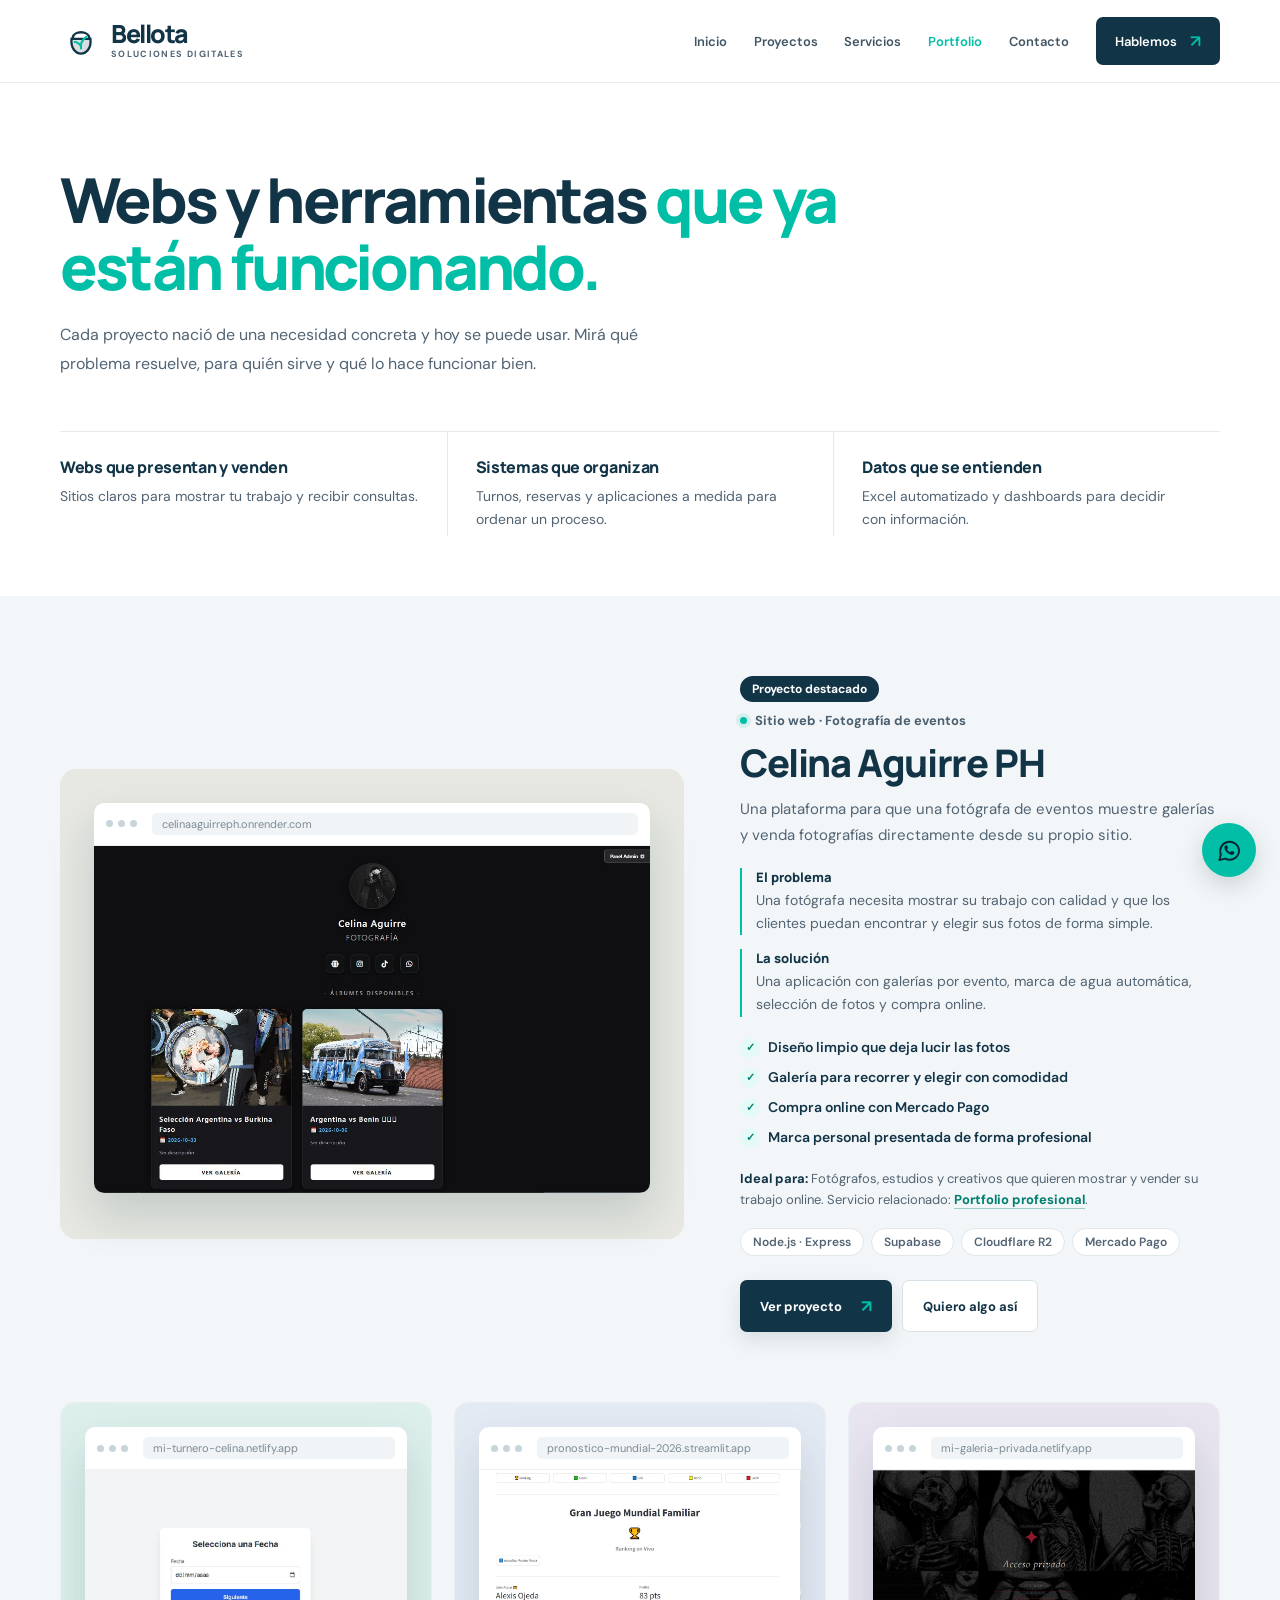
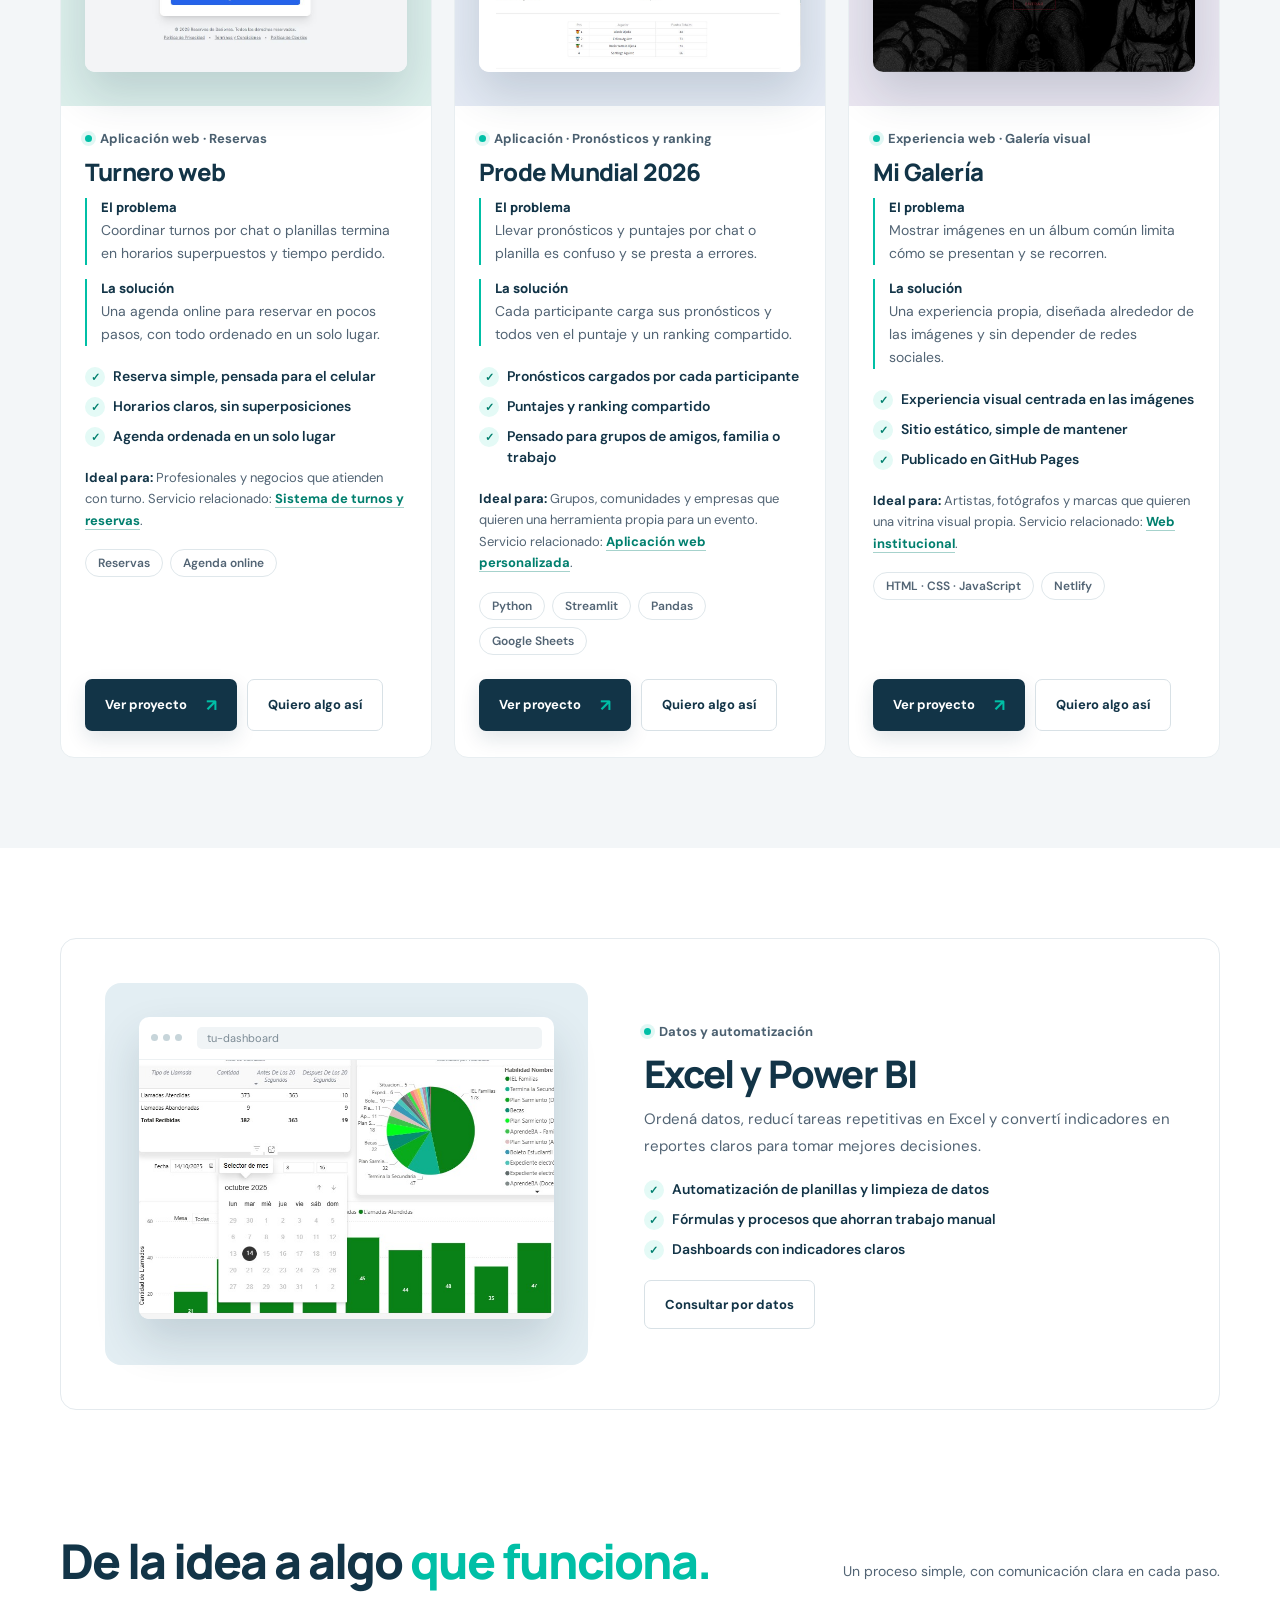
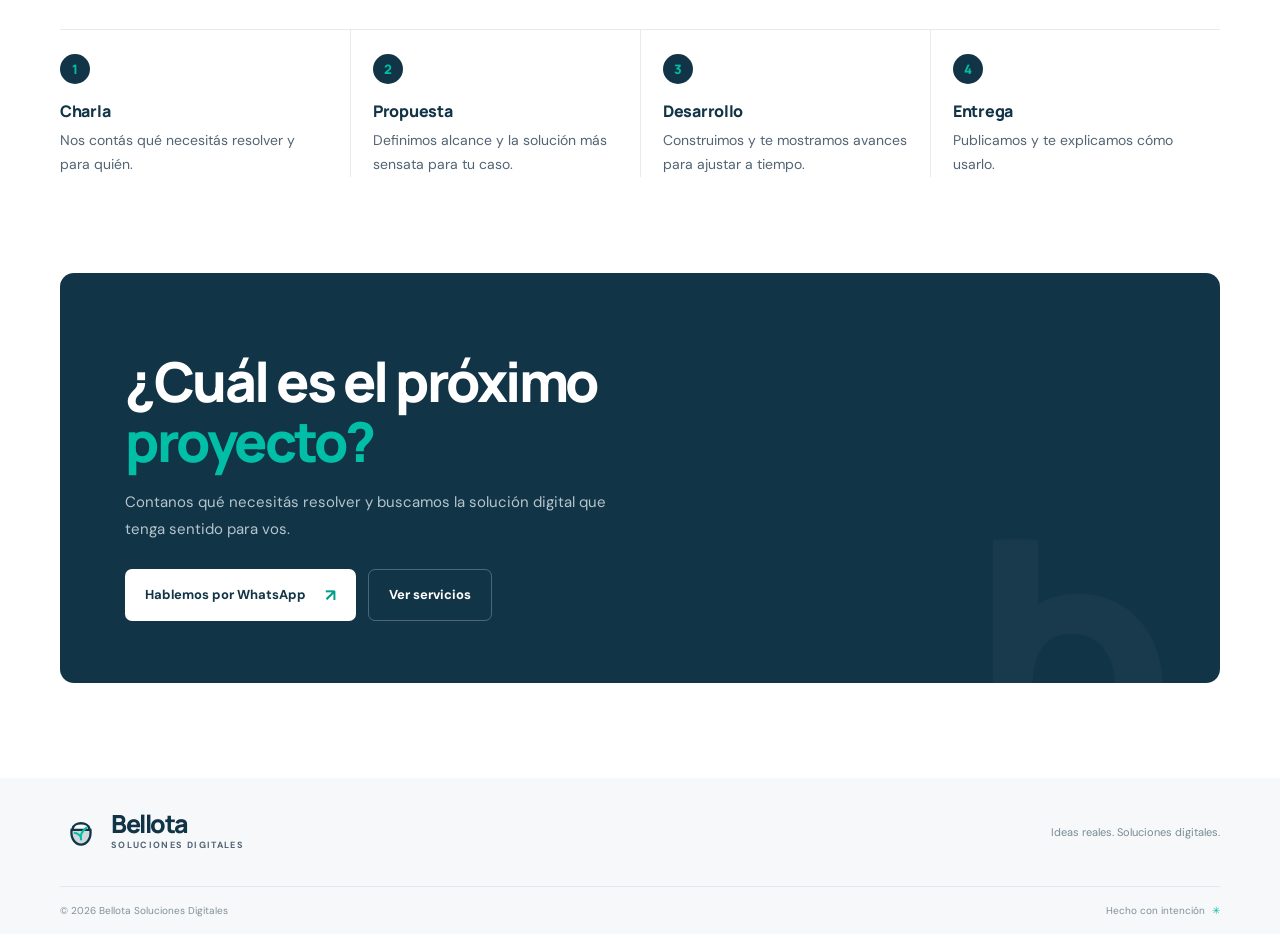
==== portfolio.html @ d7c98779 "Use uploaded Excel and Power BI screenshot in portfolio" ====
<!DOCTYPE html>
<html lang="es">
<head>
  <meta charset="UTF-8">
  <meta name="viewport" content="width=device-width, initial-scale=1.0">
  <meta name="theme-color" content="#123447">
  <meta name="description" content="Portfolio de Bellota Soluciones Digitales: webs, aplicaciones y herramientas a medida, con el problema que resuelve cada una.">
  <meta property="og:type" content="website">
  <meta property="og:title" content="Portfolio | Bellota Soluciones Digitales">
  <meta property="og:description" content="Portfolio de Bellota Soluciones Digitales: webs, aplicaciones y herramientas a medida, con el problema que resuelve cada una.">
  <meta property="og:locale" content="es_AR">
  <title>Portfolio | Bellota Soluciones Digitales</title>
  <link rel="icon" href="data:image/svg+xml,%3Csvg%20xmlns%3D%22http%3A//www.w3.org/2000/svg%22%20viewBox%3D%220%200%2040%2040%22%3E%3Crect%20width%3D%2240%22%20height%3D%2240%22%20rx%3D%229%22%20fill%3D%22%23123447%22/%3E%3Cpath%20d%3D%22M12%2017c1-7%2015-7%2016%200%22%20fill%3D%22none%22%20stroke%3D%22%23fff%22%20stroke-width%3D%222.4%22%20stroke-linecap%3D%22round%22/%3E%3Cpath%20d%3D%22M11%2018h18c1%209-4%2014-9%2014s-10-5-9-14Z%22%20fill%3D%22none%22%20stroke%3D%22%23fff%22%20stroke-width%3D%222.2%22/%3E%3Cpath%20d%3D%22M20%2027c-1-5%201-8%205-11M20%2025c-2-3-4-4-6-4%22%20fill%3D%22none%22%20stroke%3D%22%2300BFA6%22%20stroke-width%3D%222%22%20stroke-linecap%3D%22round%22/%3E%3C/svg%3E">
  <link rel="preconnect" href="https://fonts.googleapis.com">
  <link rel="preconnect" href="https://fonts.gstatic.com" crossorigin>
  <link href="https://fonts.googleapis.com/css2?family=DM+Sans:wght@400;500;600;700&family=Manrope:wght@400;500;600;700;800&display=swap" rel="stylesheet">
  <link rel="stylesheet" href="styles.css">
  <link rel="stylesheet" href="portfolio.css">
</head>
<body>
  <a class="skip-link" href="#contenido">Saltar al contenido</a>
  <header class="site-header">
    <div class="container nav-wrap">
      <a class="brand" href="index.html#inicio" aria-label="Bellota, inicio"><span class="brand-mark" aria-hidden="true"><svg viewBox="0 0 40 40"><path d="M12 17c1-7 15-7 16 0" fill="none" stroke="currentColor" stroke-width="2.4" stroke-linecap="round"/><path d="M11 18h18c1 9-4 14-9 14s-10-5-9-14Z" fill="currentColor" opacity=".16"/><path d="M11 18h18c1 9-4 14-9 14s-10-5-9-14Z" fill="none" stroke="currentColor" stroke-width="2.2"/><path d="M20 27c-1-5 1-8 5-11M20 25c-2-3-4-4-6-4" fill="none" stroke="#00BFA6" stroke-width="2" stroke-linecap="round"/></svg></span><span class="brand-copy"><strong>Bellota</strong><small>soluciones digitales</small></span></a>
      <button class="menu-toggle" aria-label="Abrir menú" aria-expanded="false" aria-controls="main-nav"><span></span><span></span><span></span></button>
      <nav id="main-nav" class="main-nav" aria-label="Navegación principal">
        <a href="index.html#inicio">Inicio</a><a href="index.html#proyectos">Proyectos</a><a href="index.html#servicios">Servicios</a><a class="active" href="portfolio.html" aria-current="page">Portfolio</a><a href="index.html#contacto">Contacto</a>
        <a class="nav-cta" href="index.html#contacto">Hablemos <span aria-hidden="true">↗</span></a>
      </nav>
    </div>
  </header>

  <main id="contenido">
    <section class="pf-hero">
      <div class="container">
        <h1>Webs y herramientas <span>que ya están funcionando.</span></h1>
        <p class="lead">Cada proyecto nació de una necesidad concreta y hoy se puede usar. Mirá qué problema resuelve, para quién sirve y qué lo hace funcionar bien.</p>
        <ul class="pf-lines">
          <li><strong>Webs que presentan y venden</strong><span>Sitios claros para mostrar tu trabajo y recibir consultas.</span></li>
          <li><strong>Sistemas que organizan</strong><span>Turnos, reservas y aplicaciones a medida para ordenar un proceso.</span></li>
          <li><strong>Datos que se entienden</strong><span>Excel automatizado y dashboards para decidir con información.</span></li>
        </ul>
      </div>
    </section>

    <section class="pf-cases" aria-label="Proyectos">
      <div class="container">
        <article class="case feature" id="celina-ph" style="--tint:#e6e8e1">
        <div class="case-media"><div class="case-stage"><div class="shot"><div class="shot-bar"><i></i><i></i><i></i><span class="shot-url">celinaaguirreph.onrender.com</span></div><img src="img/celina-aguirre.jpg" width="1440" height="900" loading="lazy" alt="Captura de Celina Aguirre PH en computadora"></div></div></div>
        <div class="case-body"><span class="feature-flag">Proyecto destacado</span><br><span class="case-kind">Sitio web · Fotografía de eventos</span>
          <h2>Celina Aguirre PH</h2><p class="case-lead">Una plataforma para que una fotógrafa de eventos muestre galerías y venda fotografías directamente desde su propio sitio.</p><dl class="case-facts"><div><dt>El problema</dt><dd>Una fotógrafa necesita mostrar su trabajo con calidad y que los clientes puedan encontrar y elegir sus fotos de forma simple.</dd></div><div><dt>La solución</dt><dd>Una aplicación con galerías por evento, marca de agua automática, selección de fotos y compra online.</dd></div></dl><ul class="case-points"><li>Diseño limpio que deja lucir las fotos</li><li>Galería para recorrer y elegir con comodidad</li><li>Compra online con Mercado Pago</li><li>Marca personal presentada de forma profesional</li></ul><p class="case-fit"><strong>Ideal para:</strong> Fotógrafos, estudios y creativos que quieren mostrar y vender su trabajo online. Servicio relacionado: <a href="index.html#servicios">Portfolio profesional</a>.</p><ul class="case-tags"><li>Node.js · Express</li><li>Supabase</li><li>Cloudflare R2</li><li>Mercado Pago</li></ul><div class="case-actions"><a class="button button-primary" href="https://celinaaguirreph.onrender.com/" target="_blank" rel="noopener noreferrer">Ver proyecto <span aria-hidden="true">↗</span></a><a class="button button-secondary" href="https://wa.me/5491168023683?text=Hola%21%20Vi%20el%20portfolio%20de%20Bellota%20y%20me%20interesa%20algo%20como%20Celina%20Aguirre%20PH." target="_blank" rel="noopener noreferrer">Quiero algo así</a></div></div>
      </article>
        <div class="cards">
        <article class="case card" id="turnero" style="--tint:#dcefeb"><div class="case-stage"><div class="shot"><div class="shot-bar"><i></i><i></i><i></i><span class="shot-url">mi-turnero-celina.netlify.app</span></div><img src="img/turnero.jpg" width="1440" height="900" loading="lazy" alt="Captura de Turnero web en computadora"></div></div>
          <div class="card-body"><span class="case-kind">Aplicación web · Reservas</span><h2>Turnero web</h2><dl class="case-facts"><div><dt>El problema</dt><dd>Coordinar turnos por chat o planillas termina en horarios superpuestos y tiempo perdido.</dd></div><div><dt>La solución</dt><dd>Una agenda online para reservar en pocos pasos, con todo ordenado en un solo lugar.</dd></div></dl><ul class="case-points"><li>Reserva simple, pensada para el celular</li><li>Horarios claros, sin superposiciones</li><li>Agenda ordenada en un solo lugar</li></ul><p class="case-fit"><strong>Ideal para:</strong> Profesionales y negocios que atienden con turno. Servicio relacionado: <a href="index.html#servicios">Sistema de turnos y reservas</a>.</p><ul class="case-tags"><li>Reservas</li><li>Agenda online</li></ul><div class="case-actions"><a class="button button-primary" href="https://mi-turnero-celina.netlify.app/" target="_blank" rel="noopener noreferrer">Ver proyecto <span aria-hidden="true">↗</span></a><a class="button button-secondary" href="https://wa.me/5491168023683?text=Hola%21%20Vi%20el%20portfolio%20de%20Bellota%20y%20me%20interesa%20algo%20como%20Turnero%20web." target="_blank" rel="noopener noreferrer">Quiero algo así</a></div></div>
        </article>
        <article class="case card" id="prode-mundial" style="--tint:#e4eaf4"><div class="case-stage"><div class="shot"><div class="shot-bar"><i></i><i></i><i></i><span class="shot-url">pronostico-mundial-2026.streamlit.app</span></div><img src="img/prode-mundial.jpg" width="1440" height="900" loading="lazy" alt="Captura de Prode Mundial 2026 en computadora"></div></div>
          <div class="card-body"><span class="case-kind">Aplicación · Pronósticos y ranking</span><h2>Prode Mundial 2026</h2><dl class="case-facts"><div><dt>El problema</dt><dd>Llevar pronósticos y puntajes por chat o planilla es confuso y se presta a errores.</dd></div><div><dt>La solución</dt><dd>Cada participante carga sus pronósticos y todos ven el puntaje y un ranking compartido.</dd></div></dl><ul class="case-points"><li>Pronósticos cargados por cada participante</li><li>Puntajes y ranking compartido</li><li>Pensado para grupos de amigos, familia o trabajo</li></ul><p class="case-fit"><strong>Ideal para:</strong> Grupos, comunidades y empresas que quieren una herramienta propia para un evento. Servicio relacionado: <a href="index.html#servicios">Aplicación web personalizada</a>.</p><ul class="case-tags"><li>Python</li><li>Streamlit</li><li>Pandas</li><li>Google Sheets</li></ul><div class="case-actions"><a class="button button-primary" href="https://pronostico-mundial-2026.streamlit.app/" target="_blank" rel="noopener noreferrer">Ver proyecto <span aria-hidden="true">↗</span></a><a class="button button-secondary" href="https://wa.me/5491168023683?text=Hola%21%20Vi%20el%20portfolio%20de%20Bellota%20y%20me%20interesa%20algo%20como%20Prode%20Mundial%202026." target="_blank" rel="noopener noreferrer">Quiero algo así</a></div></div>
        </article>
        <article class="case card" id="mi-galeria" style="--tint:#e9e5f0"><div class="case-stage"><div class="shot"><div class="shot-bar"><i></i><i></i><i></i><span class="shot-url">mi-galeria-privada.netlify.app</span></div><img src="img/mi-galeria.jpg" width="1440" height="900" loading="lazy" alt="Captura de Mi Galería en computadora"></div></div>
          <div class="card-body"><span class="case-kind">Experiencia web · Galería visual</span><h2>Mi Galería</h2><dl class="case-facts"><div><dt>El problema</dt><dd>Mostrar imágenes en un álbum común limita cómo se presentan y se recorren.</dd></div><div><dt>La solución</dt><dd>Una experiencia propia, diseñada alrededor de las imágenes y sin depender de redes sociales.</dd></div></dl><ul class="case-points"><li>Experiencia visual centrada en las imágenes</li><li>Sitio estático, simple de mantener</li><li>Publicado en GitHub Pages</li></ul><p class="case-fit"><strong>Ideal para:</strong> Artistas, fotógrafos y marcas que quieren una vitrina visual propia. Servicio relacionado: <a href="index.html#servicios">Web institucional</a>.</p><ul class="case-tags"><li>HTML · CSS · JavaScript</li><li>Netlify</li></ul><div class="case-actions"><a class="button button-primary" href="https://mi-galeria-privada.netlify.app/" target="_blank" rel="noopener noreferrer">Ver proyecto <span aria-hidden="true">↗</span></a><a class="button button-secondary" href="https://wa.me/5491168023683?text=Hola%21%20Vi%20el%20portfolio%20de%20Bellota%20y%20me%20interesa%20algo%20como%20Mi%20Galer%C3%ADa." target="_blank" rel="noopener noreferrer">Quiero algo así</a></div></div>
        </article>
        </div>
      </div>
    </section>

    <section class="pf-data" aria-label="Datos y automatización">
      <div class="container">
        <article class="case data-panel" id="datos" style="--tint:#e3eef3">
          <div class="case-media"><div class="case-stage"><div class="shot"><div class="shot-bar"><i></i><i></i><i></i><span class="shot-url">tu-dashboard</span></div><img src="img/excel-power-bi.jpg" width="1440" height="900" loading="lazy" alt="Dashboard de Excel y Power BI con indicadores, gráficos y filtros"></div></div></div>
          <div class="case-body">
            <span class="case-kind">Datos y automatización</span>
            <h2>Excel y Power BI</h2>
            <p class="case-lead">Ordená datos, reducí tareas repetitivas en Excel y convertí indicadores en reportes claros para tomar mejores decisiones.</p>
            <ul class="case-points"><li>Automatización de planillas y limpieza de datos</li><li>Fórmulas y procesos que ahorran trabajo manual</li><li>Dashboards con indicadores claros</li></ul>
            <div class="case-actions"><a class="button button-secondary" href="https://wa.me/5491168023683?text=Hola%21%20Vi%20el%20portfolio%20de%20Bellota%20y%20me%20interesa%20automatizar%20Excel%20o%20armar%20un%20dashboard%20de%20Power%20BI." target="_blank" rel="noopener noreferrer">Consultar por datos</a></div>
          </div>
        </article>
      </div>
    </section>

    <section class="pf-process">
      <div class="container">
        <div class="section-heading"><div><h2>De la idea a algo <span>que funciona.</span></h2></div><p>Un proceso simple, con comunicación clara en cada paso.</p></div>
        <ol class="steps">
          <li><h3>Charla</h3><p>Nos contás qué necesitás resolver y para quién.</p></li>
          <li><h3>Propuesta</h3><p>Definimos alcance y la solución más sensata para tu caso.</p></li>
          <li><h3>Desarrollo</h3><p>Construimos y te mostramos avances para ajustar a tiempo.</p></li>
          <li><h3>Entrega</h3><p>Publicamos y te explicamos cómo usarlo.</p></li>
        </ol>
      </div>
    </section>

    <section class="pf-cta">
      <div class="container contact-panel">
        <div class="contact-copy">
          <h2>¿Cuál es el próximo<br><span>proyecto?</span></h2>
          <p>Contanos qué necesitás resolver y buscamos la solución digital que tenga sentido para vos.</p>
          <div class="pf-cta-actions"><a class="button button-light" href="https://wa.me/5491168023683?text=Hola%21%20Vi%20el%20portfolio%20de%20Bellota%20y%20quiero%20contarles%20mi%20idea." target="_blank" rel="noopener noreferrer">Hablemos por WhatsApp <span aria-hidden="true">↗</span></a><a class="button button-ghost-light" href="index.html#servicios">Ver servicios</a></div>
        </div>
        <div class="contact-decoration" aria-hidden="true">b.</div>
      </div>
    </section>
  </main>

  <footer class="site-footer">
    <div class="container footer-main">
      <a class="brand brand-footer" href="index.html#inicio"><span class="brand-mark" aria-hidden="true"><svg viewBox="0 0 40 40"><path d="M12 17c1-7 15-7 16 0" fill="none" stroke="currentColor" stroke-width="2.4" stroke-linecap="round"/><path d="M11 18h18c1 9-4 14-9 14s-10-5-9-14Z" fill="currentColor" opacity=".16"/><path d="M11 18h18c1 9-4 14-9 14s-10-5-9-14Z" fill="none" stroke="currentColor" stroke-width="2.2"/><path d="M20 27c-1-5 1-8 5-11M20 25c-2-3-4-4-6-4" fill="none" stroke="#00BFA6" stroke-width="2" stroke-linecap="round"/></svg></span><span class="brand-copy"><strong>Bellota</strong><small>soluciones digitales</small></span></a>
      <p>Ideas reales. Soluciones digitales.</p>
      
    </div>
    <div class="container footer-bottom"><span>© <span id="year"></span> Bellota Soluciones Digitales</span><span>Hecho con intención <span class="footer-heart">✳</span></span></div>
  </footer>

  <a class="whatsapp-float" href="https://wa.me/5491168023683?text=Hola%21%20Vi%20el%20portfolio%20de%20Bellota%20y%20quiero%20contarles%20mi%20idea." target="_blank" rel="noopener noreferrer" aria-label="Contactar por WhatsApp"><svg viewBox="0 0 24 24" aria-hidden="true"><path d="M20.5 11.8a8.4 8.4 0 0 1-12.4 7.4L3 20.5l1.3-4.9a8.4 8.4 0 1 1 16.2-3.8Z" fill="none" stroke="currentColor" stroke-width="1.7" stroke-linejoin="round"/><path d="M8.2 7.7c.2-.4.4-.4.7-.4h.5c.2 0 .4.1.5.4l.8 1.8c.1.2.1.4-.1.6l-.6.7c-.2.2-.2.4 0 .6.5.9 1.3 1.6 2.2 2.1.2.1.4.1.6-.1l.8-.9c.2-.2.4-.2.6-.1l1.7.8c.3.1.4.3.4.5 0 .4-.2 1.2-.7 1.6-.5.5-1.2.7-1.9.6-1.1-.2-2.5-.9-3.8-2.1-1.4-1.3-2.2-2.8-2.4-3.8-.2-.8.1-1.6.7-2.3Z" fill="currentColor"/></svg></a>
  <script src="script.js"></script>
</body>
</html>
---- styles.css ----
:root {
  --navy: #123447;
  --navy-deep: #0b2735;
  --teal: #00bfa6;
  --light: #f3f6f8;
  --bluegray: #526474;
  --white: #fff;
  --line: #e4eaee;
  --shadow: 0 18px 50px rgba(18,52,71,.08);
  --font-body: "DM Sans", sans-serif;
  --font-head: "Manrope", sans-serif;
}
* { box-sizing: border-box; }
html { scroll-behavior: smooth; scroll-padding-top: 90px; }
body { margin: 0; color: var(--navy); background: var(--white); font-family: var(--font-body); -webkit-font-smoothing: antialiased; }
a { color: inherit; text-decoration: none; }
button { font: inherit; }
.container { width: min(1160px, calc(100% - 48px)); margin-inline: auto; }
.site-header { position: sticky; top: 0; z-index: 100; background: rgba(255,255,255,.94); border-bottom: 1px solid rgba(228,234,238,.85); backdrop-filter: blur(16px); }
.nav-wrap { min-height: 82px; display: flex; align-items: center; justify-content: space-between; gap: 30px; }
.brand { display: inline-flex; align-items: center; gap: 9px; flex-shrink: 0; }
.brand-mark { width: 42px; height: 42px; display: grid; place-items: center; color: var(--navy); }
.brand-mark svg { width: 100%; height: 100%; }
.brand-copy { display: flex; flex-direction: column; line-height: 1; gap: 5px; }
.brand-copy strong { font: 800 25px/.9 var(--font-head); letter-spacing: -1.5px; }
.brand-copy small { color: var(--bluegray); font-size: 9px; letter-spacing: 1.35px; text-transform: uppercase; font-weight: 700; }
.main-nav { display: flex; align-items: center; gap: clamp(17px,2.1vw,30px); font-size: 13px; font-weight: 600; color: #425765; }
.main-nav > a:not(.nav-cta) { transition: color .2s; }
.main-nav > a:not(.nav-cta):hover, .main-nav > a.active { color: var(--teal); }
.nav-cta { display: inline-flex; gap: 13px; align-items: center; padding: 13px 19px; color: white; background: var(--navy); border-radius: 7px; transition: background .2s, transform .2s; }
.nav-cta:hover { background: #1a4a60; transform: translateY(-1px); }
.nav-cta span { color: var(--teal); font-size: 17px; }
.menu-toggle { display: none; border: 0; background: transparent; padding: 8px; }
.menu-toggle span { width: 23px; height: 2px; background: var(--navy); display: block; margin: 5px; }
.section { padding: 100px 0; }
.hero { padding: 90px 0 25px; overflow: hidden; }
.hero-grid { display: grid; grid-template-columns: 1fr 1fr; gap: 55px; align-items: center; min-height: 460px; }
.eyebrow { display: inline-flex; align-items: center; gap: 9px; color: #647887; font-size: 10px; font-weight: 800; letter-spacing: 1.7px; text-transform: uppercase; }
.eyebrow-dot { width: 7px; height: 7px; background: var(--teal); border-radius: 50%; box-shadow: 0 0 0 4px rgba(0,191,166,.12); }
.hero h1, .section-heading h2, .contact-copy h2, .coming-content h1 { font: 800 clamp(40px,5.1vw,66px)/1.09 var(--font-head); letter-spacing: -3px; margin: 23px 0 21px; }
.hero h1 span, .section-heading h2 span, .contact-copy h2 span, .coming-content h1 span { color: var(--teal); }
.hero-lead { max-width: 520px; color: var(--bluegray); font-size: 16px; line-height: 1.85; margin: 0; }
.hero-actions { display: flex; gap: 12px; flex-wrap: wrap; margin-top: 30px; }
.button { display: inline-flex; align-items: center; justify-content: center; gap: 19px; border-radius: 7px; padding: 15px 20px; font-size: 13px; font-weight: 700; transition: transform .2s, background .2s, box-shadow .2s; }
.button:hover { transform: translateY(-2px); }
.button-primary { color: white; background: var(--navy); box-shadow: 0 8px 20px rgba(18,52,71,.12); }
.button-primary:hover { background: #1b4a60; }
.button-primary span { color: var(--teal); font-size: 17px; }
.button-secondary { border: 1px solid #d8e1e6; color: var(--navy); background: white; }
.button-secondary:hover { border-color: var(--teal); }
.hero-note { display: flex; gap: 10px; align-items: center; color: #71818c; font-size: 11px; margin-top: 33px; }
.note-icon { display: grid; place-items: center; width: 23px; height: 23px; border-radius: 50%; background: #e4faf6; color: #00a68f; font-size: 14px; }
.hero-visual { position: relative; min-height: 430px; display: grid; place-items: center; isolation: isolate; }
.hero-visual:before { content: ""; position: absolute; width: 310px; height: 310px; border-radius: 50%; background: radial-gradient(circle, #e4faf6 0, #f1fbf9 53%, rgba(243,246,248,0) 72%); z-index: -2; }
.visual-orbit { position: absolute; border: 1px solid #dce9ed; border-radius: 50%; transform: rotate(-25deg); }
.orbit-one { width: 380px; height: 245px; }
.orbit-two { width: 300px; height: 390px; transform: rotate(38deg); border-style: dashed; }
.visual-core { position: relative; z-index: 2; width: 170px; height: 170px; border-radius: 40px; display: flex; flex-direction: column; justify-content: center; align-items: center; gap: 12px; background: var(--navy); color: white; box-shadow: 0 24px 60px rgba(18,52,71,.22); transform: rotate(-5deg); }
.card-orbit { position: absolute; z-index: 3; top: 50%; left: 50%; border-radius: 50%; transform: translate(-50%, -50%); transform-origin: center; pointer-events: none; }
.card-orbit-code { width: 300px; height: 190px; animation: orbit-spin 19s linear infinite; animation-delay: -4.75s; }
.card-orbit-chart { width: 410px; height: 245px; animation: orbit-spin 27s linear infinite reverse; animation-delay: -13.5s; }
.card-orbit-check { width: 270px; height: 330px; animation: orbit-spin 23s linear infinite; animation-delay: -17.25s; }
.card-orbit .float-card { top: 0; left: 50%; right: auto; bottom: auto; transform: translate(-50%, -50%); animation: orbit-counter 19s linear infinite; animation-delay: -4.75s; pointer-events: auto; }
.card-orbit-chart .float-card { animation-duration: 27s; animation-direction: reverse; animation-delay: -13.5s; }
.card-orbit-check .float-card { animation-duration: 23s; animation-delay: -17.25s; }
@keyframes orbit-spin { from { rotate: 0deg; } to { rotate: 360deg; } }
@keyframes orbit-counter { from { rotate: 0deg; } to { rotate: -360deg; } }
.core-symbol { font: 800 74px/.8 var(--font-head); letter-spacing: -8px; color: white; }
.core-label { font-size: 8px; letter-spacing: 1.5px; color: #9fb4bf; font-weight: 700; }
.float-card { position: absolute; display: flex; align-items: center; gap: 11px; padding: 13px 15px; background: white; border: 1px solid #edf1f3; border-radius: 11px; box-shadow: var(--shadow); }
.float-card strong, .float-card small { display: block; white-space: nowrap; }
.float-card strong { font-size: 11px; margin-bottom: 4px; }
.float-card small { font-size: 9px; color: #7c8b95; }
.card-code { top: 55px; left: 0; }
.card-chart { top: 155px; right: -7px; }
.card-check { bottom: 47px; left: 25px; }
.mini-icon { display: grid; place-items: center; width: 35px; height: 35px; background: #e5faf6; color: #009e8b; border-radius: 8px; font-weight: 800; font-size: 12px; }
.status-dot { width: 6px; height: 6px; border-radius: 50%; background: var(--teal); margin-left: 4px; }
.chart-bars { display: flex; align-items: end; gap: 3px; height: 34px; padding: 5px; background: #eff4f6; border-radius: 7px; }
.chart-bars i { display: block; width: 4px; background: var(--teal); border-radius: 2px; height: 45%; }
.chart-bars i:nth-child(2) { height: 70%; }.chart-bars i:nth-child(3) { height: 55%; }.chart-bars i:nth-child(4) { height: 100%; }
.check-icon { display: grid; place-items: center; width: 32px; height: 32px; border-radius: 50%; background: var(--navy); color: var(--teal); font-weight: 800; }
.visual-spark { position: absolute; color: var(--teal); transform-origin: center; }.spark-a { top: 25px; right: 90px; font-size: 25px; animation: spark-drift 8s ease-in-out infinite; }.spark-b { bottom: 70px; right: 45px; font-size: 20px; color: #9db2bc; animation: spark-drift 10s ease-in-out infinite reverse; }
@keyframes spark-drift { 0%, 100% { translate: 0 0; rotate: 0deg; } 50% { translate: 10px -13px; rotate: 35deg; } }
.hero-bottom { display: flex; justify-content: space-between; align-items: center; border-top: 1px solid var(--line); padding-top: 22px; margin-top: 32px; color: #80909a; font-size: 9px; font-weight: 800; letter-spacing: 1.7px; }
.scroll-hint { letter-spacing: .3px; font-weight: 600; text-transform: none; font-size: 11px; }.scroll-hint span { margin-left: 8px; color: var(--teal); font-size: 17px; }
.projects-section { background: var(--light); }
.section-heading { display: flex; justify-content: space-between; align-items: end; gap: 45px; margin-bottom: 42px; }
.section-heading h2 { font-size: clamp(32px,4vw,48px); letter-spacing: -2px; margin: 15px 0 0; }
.section-heading > p { max-width: 390px; color: var(--bluegray); font-size: 13px; line-height: 1.8; margin: 0 0 3px; }
.projects-grid { display: grid; grid-template-columns: repeat(2,minmax(0,1fr)); gap: 22px; }
.project-card { display: block; background: white; border: 1px solid #e8eef1; border-radius: 12px; overflow: hidden; transition: transform .25s, box-shadow .25s; }
.project-card:hover { transform: translateY(-4px); box-shadow: 0 20px 45px rgba(18,52,71,.1); }
.project-art { height: 220px; position: relative; overflow: hidden; display: grid; place-items: center; }
.art-calendar { background: #dcefeb; }.art-photo { background: #e6e8e1; }.art-prode { background: #e4eaf4; }.art-gallery { background: #e9e5f0; }
.art-badge { position: absolute; top: 17px; left: 18px; font-size: 8px; font-weight: 800; letter-spacing: 1.3px; color: #647987; }
.calendar-window { width: 190px; padding: 13px 16px 18px; background: #fff; border-radius: 10px; box-shadow: 0 18px 35px #1234471c; transform: rotate(-5deg); }
.window-top { display: flex; gap: 4px; padding-bottom: 12px; border-bottom: 1px solid #edf1f3; }.window-top i { width: 5px; height: 5px; background: #c7d5da; border-radius: 50%; }
.calendar-title { font-size: 11px; font-weight: 800; margin: 13px 0; }.calendar-grid { display: grid; grid-template-columns: repeat(3,1fr); gap: 6px; }.calendar-grid i { height: 20px; border-radius: 4px; background: #f0f4f6; }.calendar-grid i.selected { background: var(--teal); }
.photo-frame { position: relative; width: 180px; height: 135px; overflow: hidden; background: #c8d3cb; border: 8px solid white; box-shadow: 0 18px 35px #12344720; transform: rotate(4deg); }
.photo-sun { position: absolute; width: 32px; height: 32px; border-radius: 50%; background: #e9cda0; top: 20px; right: 25px; }.photo-hill { position: absolute; width: 180px; height: 90px; background: #718c80; border-radius: 50% 50% 0 0; bottom: -37px; left: -22px; transform: rotate(-15deg); }.hill-two { background: #496a62; bottom: -53px; left: 45px; transform: rotate(17deg); }.photo-frame span { position: absolute; bottom: 9px; left: 9px; color: white; font: 800 12px var(--font-head); letter-spacing: 2px; }
.score-card { width: 230px; padding: 23px; background: #123447; color: white; border-radius: 12px; box-shadow: 0 18px 35px #1234472a; transform: rotate(3deg); }.score-label { color: #9db9c5; font-size: 8px; letter-spacing: 1.4px; font-weight: 800; }.score-teams { display: flex; justify-content: space-between; align-items: center; margin: 23px 0 16px; }.score-teams b { font: 800 27px var(--font-head); }.score-teams span { color: var(--teal); font-size: 9px; font-weight: 800; }.score-line { height: 4px; background: linear-gradient(90deg,var(--teal) 65%,#45616e 65%); border-radius: 5px; }.score-caption { color: #9db9c5; font-size: 9px; margin-top: 12px; }
.gallery-window { width: 240px; padding: 12px; border-radius: 10px; background: white; box-shadow: 0 18px 35px #1234471c; transform: rotate(-3deg); }.gallery-top { display: flex; justify-content: space-between; color: #617481; font-size: 10px; font-weight: 800; margin-bottom: 12px; }.gallery-pics { display: grid; grid-template-columns: 1fr 1fr; gap: 6px; }.gallery-pics i { display: block; height: 58px; border-radius: 5px; background: linear-gradient(145deg,#b8d2cb,#6d9089); }.gallery-pics i:nth-child(2) { background: linear-gradient(145deg,#e6c8a4,#b47f62); }.gallery-pics i:nth-child(3) { background: linear-gradient(145deg,#c4c4db,#7779a1); }.gallery-pics i:nth-child(4) { background: linear-gradient(145deg,#e6d4ad,#ad9b6b); }
.project-info { display: flex; justify-content: space-between; align-items: center; padding: 22px 23px 24px; gap: 20px; }.project-info h3 { font: 800 17px var(--font-head); letter-spacing: -.4px; margin: 0 0 7px; }.project-info p { color: var(--bluegray); font-size: 11px; margin: 0; line-height: 1.6; }.arrow-circle { display: grid; place-items: center; width: 37px; height: 37px; border: 1px solid #dfe7eb; border-radius: 50%; flex-shrink: 0; font-size: 17px; transition: background .2s,color .2s; }.project-card:hover .arrow-circle { background: var(--navy); color: var(--teal); }
.section-footnote { display: flex; align-items: center; justify-content: center; gap: 10px; color: #687c88; font-size: 12px; margin-top: 34px; }.tiny-star { color: var(--teal); font-size: 19px; }
.services-section { background: white; }.services-grid { display: grid; grid-template-columns: repeat(3,minmax(0,1fr)); border-top: 1px solid var(--line); border-left: 1px solid var(--line); }
.service-card { min-height: 205px; position: relative; padding: 25px 25px 27px; border-right: 1px solid var(--line); border-bottom: 1px solid var(--line); transition: background .2s; }.service-card:hover { background: #f8fbfc; }.service-number { color: #a0afb7; font-size: 9px; font-weight: 800; letter-spacing: 1px; }.service-icon { position: absolute; top: 20px; right: 23px; display: grid; place-items: center; width: 38px; height: 38px; color: #009e8b; background: #e6faf6; border-radius: 9px; font-size: 20px; }.service-icon svg { width: 21px; height: 21px; display: block; }.service-card h3 { margin: 28px 0 9px; font: 800 15px var(--font-head); letter-spacing: -.3px; }.service-card p { margin: 0; max-width: 290px; color: var(--bluegray); font-size: 11px; line-height: 1.75; }
.contact-section { padding: 30px 0 95px; }.contact-panel { position: relative; display: grid; grid-template-columns: 1fr .8fr; gap: 65px; padding: 62px 65px; overflow: hidden; background: var(--navy); color: white; border-radius: 14px; }.contact-copy, .contact-details { position: relative; z-index: 1; }.eyebrow-light { color: #a5bbc5; }.contact-copy h2 { font-size: clamp(37px,4.5vw,55px); margin: 17px 0; letter-spacing: -2.5px; }.contact-copy p { max-width: 420px; color: #b5c5cd; font-size: 13px; line-height: 1.8; margin: 0 0 26px; }.button-light { background: white; color: var(--navy); }.button-light span { color: #009e8b; font-size: 17px; }.contact-details { align-self: center; }.contact-detail { display: flex; align-items: center; gap: 14px; padding: 17px 0; border-bottom: 1px solid #ffffff20; }.contact-detail:last-child { border-bottom: 0; }.contact-detail-icon { display: grid; place-items: center; width: 39px; height: 39px; border-radius: 9px; background: #ffffff12; color: var(--teal); font-size: 19px; flex-shrink: 0; }.contact-detail small { display: block; margin-bottom: 5px; color: #8fa8b4; font-size: 8px; font-weight: 800; letter-spacing: 1.4px; }.contact-detail a, .pending-value { font-size: 12px; font-weight: 600; color: white; }.contact-detail a:hover { color: var(--teal); }.pending-value { color: #a8bbc4; font-weight: 400; }.contact-decoration { position: absolute; right: 25px; bottom: -100px; color: #ffffff07; font: 800 330px/.8 var(--font-head); letter-spacing: -40px; pointer-events: none; }
.site-footer { background: #f6f8f9; }.footer-main { display: flex; align-items: center; justify-content: space-between; gap: 25px; padding: 33px 0; }.brand-footer .brand-mark { color: var(--navy); }.footer-main > p { color: #788b96; font-size: 11px; margin: 0; }.footer-nav { display: flex; flex-wrap: wrap; gap: 20px; color: #526674; font-size: 11px; font-weight: 600; }.footer-nav a:hover, .footer-bottom a:hover { color: #009e8b; }.footer-bottom { border-top: 1px solid #e2e8eb; padding: 17px 0; display: flex; justify-content: space-between; color: #82919a; font-size: 10px; }.footer-heart { color: var(--teal); margin-left: 4px; }
.whatsapp-float { position: fixed; z-index: 90; right: 24px; bottom: 23px; display: grid; place-items: center; width: 54px; height: 54px; border-radius: 50%; background: var(--teal); color: var(--navy-deep); box-shadow: 0 8px 25px #12344730; transition: transform .2s; }.whatsapp-float:hover { transform: translateY(-3px) scale(1.03); }.whatsapp-float svg { width: 27px; height: 27px; }
.coming-soon-page { min-height: 100vh; display: flex; flex-direction: column; }.coming-main { flex: 1; position: relative; overflow: hidden; display: grid; place-items: center; min-height: 590px; padding: 80px 24px 100px; background: linear-gradient(180deg,#fff 0%,#f7fafb 100%); }.coming-content { position: relative; z-index: 1; max-width: 690px; text-align: center; }.coming-icon { display: grid; place-items: center; width: 70px; height: 70px; margin: 0 auto 30px; border-radius: 20px; background: var(--navy); color: white; font: 800 43px var(--font-head); letter-spacing: -5px; box-shadow: 0 15px 35px #12344720; }.coming-icon span { color: var(--teal); }.coming-content h1 { font-size: clamp(39px,5vw,60px); margin: 20px 0 19px; }.coming-content p { max-width: 560px; margin: 0 auto 25px; color: var(--bluegray); font-size: 15px; line-height: 1.85; }.coming-label { display: flex; justify-content: center; align-items: center; gap: 8px; margin: 0 auto 30px; color: #718591; font-size: 9px; letter-spacing: 1.8px; font-weight: 800; }.coming-label i { width: 7px; height: 7px; border-radius: 50%; background: var(--teal); box-shadow: 0 0 0 4px #00bfa61a; }.coming-decoration { position: absolute; width: 420px; height: 420px; border: 1px solid #dfe9ed; border-radius: 50%; }.decoration-one { top: -250px; left: -130px; }.decoration-two { bottom: -300px; right: -100px; width: 530px; height: 530px; border-style: dashed; }.standalone-footer { border-top: 0; }.standalone-footer a { color: var(--navy); font-weight: 700; }
@media (max-width: 900px) {
  .main-nav { gap: 14px; font-size: 12px; }.nav-cta { padding: 12px 13px; gap: 8px; }
  .hero-grid { gap: 25px; }.hero-visual { transform: scale(.92); transform-origin: center; }.float-card { padding: 10px; }.card-chart { right: -15px; }
  .contact-panel { padding: 50px 40px; gap: 35px; }.footer-main { flex-wrap: wrap; }.footer-nav { width: 100%; }
}
@media (max-width: 700px) {
  .container { width: min(100% - 36px, 520px); }
  .nav-wrap { min-height: 72px; }.menu-toggle { display: block; cursor: pointer; }.main-nav { display: none; position: absolute; top: 71px; left: 0; right: 0; padding: 18px 24px 23px; background: white; border-bottom: 1px solid var(--line); box-shadow: 0 15px 25px #1234470b; align-items: stretch; flex-direction: column; gap: 0; }.main-nav.is-open { display: flex; }.main-nav > a:not(.nav-cta) { padding: 12px 0; }.nav-cta { justify-content: space-between; margin-top: 8px; }.simple-nav { display: none; }
  .section { padding: 72px 0; }.hero { padding-top: 58px; }.hero-grid { grid-template-columns: 1fr; gap: 0; }.hero h1 { font-size: clamp(43px,11vw,60px); letter-spacing: -2.6px; margin-top: 20px; }.hero-lead { font-size: 14px; }.hero-visual { min-height: 350px; margin-top: 12px; transform: scale(.9); }.visual-orbit.orbit-one { width: 320px; }.visual-orbit.orbit-two { height: 340px; }.hero-bottom { margin-top: 5px; font-size: 7px; letter-spacing: 1px; }.scroll-hint { font-size: 10px; }
  .section-heading { display: block; margin-bottom: 30px; }.section-heading h2 { font-size: 37px; }.section-heading > p { margin-top: 17px; font-size: 12px; }
  .projects-grid { grid-template-columns: 1fr; gap: 17px; }.project-art { height: 205px; }.project-info { padding: 19px; }.section-footnote { justify-content: flex-start; align-items: flex-start; line-height: 1.6; }
  .services-grid { grid-template-columns: repeat(2,minmax(0,1fr)); }.service-card { padding: 20px 16px; min-height: 205px; }.service-icon { width: 32px; height: 32px; top: 15px; right: 14px; }.service-card h3 { font-size: 13px; margin-top: 27px; }.service-card p { font-size: 10px; }
  .contact-section { padding: 10px 0 65px; }.contact-panel { grid-template-columns: 1fr; padding: 39px 25px; gap: 30px; }.contact-copy h2 { font-size: 43px; }.contact-copy p { font-size: 12px; }.contact-decoration { font-size: 230px; bottom: 180px; right: 0; }
  .footer-main { align-items: flex-start; }.footer-main > p { width: 100%; margin: 0; }.footer-nav { gap: 14px; }.footer-bottom { font-size: 9px; gap: 15px; }
  .coming-main { min-height: 550px; }.coming-content h1 { letter-spacing: -2px; }.coming-content p { font-size: 13px; }.coming-icon { margin-bottom: 24px; }
}
@media (max-width: 390px) {
  .services-grid { grid-template-columns: 1fr; }.service-card { min-height: 170px; }.service-card h3 { font-size: 15px; }.service-card p { font-size: 11px; }.hero-bottom { flex-direction: column; align-items: flex-start; gap: 10px; }.hero-visual { margin-inline: -20px; transform: scale(.82); }.footer-bottom { flex-direction: column; }
}
@media (max-width: 700px) { .card-orbit-code { width: 265px; height: 175px; }.card-orbit-chart { width: 335px; height: 220px; }.card-orbit-check { width: 235px; height: 290px; }.card-orbit .float-card { gap: 7px; padding: 9px 10px; }.card-orbit .float-card strong { font-size: 10px; }.card-orbit .float-card small { font-size: 8px; } }
@media (prefers-reduced-motion: reduce) { html { scroll-behavior: auto; } *, *::before, *::after { transition-duration: .01ms !important; animation-duration: .01ms !important; animation-iteration-count: 1 !important; } }
---- portfolio.css ----
/* Portfolio — se suma a styles.css */
.skip-link{position:absolute;left:12px;top:-60px;z-index:200;background:var(--navy);color:#fff;padding:10px 16px;border-radius:7px;font-size:13px;font-weight:700;transition:top .2s}
.skip-link:focus{top:12px}
a:focus-visible,button:focus-visible{outline:3px solid var(--teal);outline-offset:3px;border-radius:6px}

.pf-hero{padding:84px 0 60px}
.pf-hero h1{font:800 clamp(38px,5vw,62px)/1.08 var(--font-head);letter-spacing:-2.8px;margin:0 0 20px;max-width:820px}
.pf-hero h1 span{color:var(--teal)}
.pf-hero .lead{max-width:600px;color:var(--bluegray);font-size:16px;line-height:1.8;margin:0}
.pf-lines{list-style:none;padding:0;display:grid;grid-template-columns:repeat(3,minmax(0,1fr));margin:52px 0 0;border-top:1px solid var(--line)}
.pf-lines li{padding:24px 28px 4px 0}
.pf-lines li+li{padding-left:28px;border-left:1px solid var(--line)}
.pf-lines strong{display:block;font:800 16px var(--font-head);letter-spacing:-.3px;margin-bottom:7px}
.pf-lines span{color:var(--bluegray);font-size:14px;line-height:1.7}

.pf-cases{background:var(--light);padding:80px 0 90px}

/* imagen + marcos */
.case-stage{position:relative;background:var(--tint,#dcefeb);border-radius:16px;padding:34px 34px 46px}
.shot{background:#fff;border-radius:10px;overflow:hidden;box-shadow:0 22px 45px rgba(18,52,71,.16)}
.shot-bar{display:flex;align-items:center;gap:5px;padding:10px 12px;border-bottom:1px solid #edf1f3}
.shot-bar i{width:7px;height:7px;border-radius:50%;background:#c7d5da}
.shot-url{margin-left:10px;flex:1;font-size:11px;color:#7c8b95;background:#f0f4f6;border-radius:5px;padding:4px 10px;overflow:hidden;white-space:nowrap;text-overflow:ellipsis}
.shot img{display:block;width:100%;height:auto;aspect-ratio:8/5;object-fit:cover}
.shot-phone{position:absolute;right:14px;bottom:14px;width:23%;border:5px solid var(--navy);border-radius:20px;overflow:hidden;background:#fff;box-shadow:0 18px 34px rgba(18,52,71,.25)}
.shot-phone img{display:block;width:100%;height:auto;aspect-ratio:390/844;object-fit:cover}

/* textos de cada caso */
.case-kind{display:inline-flex;align-items:center;gap:8px;font-size:13px;font-weight:700;color:#4b6070}
.case-kind:before{content:"";width:7px;height:7px;border-radius:50%;background:var(--teal);box-shadow:0 0 0 4px rgba(0,191,166,.12)}
.case h2{font:800 clamp(26px,3vw,38px)/1.12 var(--font-head);letter-spacing:-1.4px;margin:12px 0 12px}
.case-lead{color:var(--bluegray);font-size:15px;line-height:1.75;margin:0 0 20px}
.case-facts{display:grid;gap:14px;margin:0 0 20px}
.case-facts div{padding-left:14px;border-left:2px solid var(--teal)}
.case-facts dt{font:800 13px var(--font-head);margin:0 0 3px}
.case-facts dd{margin:0;color:var(--bluegray);font-size:14px;line-height:1.65}
.case-points{list-style:none;padding:0;margin:0 0 20px;display:grid;gap:9px}
.case-points li{position:relative;padding-left:28px;font-size:14px;font-weight:600;line-height:1.5}
.case-points li:before{content:"✓";position:absolute;left:0;top:1px;display:grid;place-items:center;width:20px;height:20px;border-radius:50%;background:#e4faf6;color:#007f6e;font-size:11px;font-weight:800}
.case-fit{margin:0 0 18px;font-size:13px;line-height:1.65;color:var(--bluegray)}
.case-fit strong{color:var(--navy)}
.case-fit a{color:#007f6e;font-weight:700;border-bottom:1px solid rgba(0,127,110,.35)}
.case-fit a:hover{border-color:#007f6e}
.case-tags{display:flex;flex-wrap:wrap;gap:7px;margin:0 0 24px;padding:0;list-style:none}
.case-tags li{font-size:12px;font-weight:600;color:#526474;background:#fff;border:1px solid #dfe7eb;border-radius:99px;padding:5px 12px}
.case-actions{display:flex;flex-wrap:wrap;gap:10px}
.button-disabled{background:#e9eef1;color:#6a7b87;cursor:default;box-shadow:none}
.button-disabled:hover{transform:none}

/* proyecto destacado */
.feature{display:grid;grid-template-columns:1.3fr 1fr;gap:56px;align-items:center}
.feature-flag{display:inline-block;font-size:12px;font-weight:700;color:#fff;background:var(--navy);border-radius:99px;padding:5px 12px;margin-bottom:6px}

/* resto de proyectos */
.cards{display:grid;grid-template-columns:repeat(3,minmax(0,1fr));gap:22px;margin-top:70px}
.card{background:#fff;border:1px solid #e8eef1;border-radius:14px;overflow:hidden;display:flex;flex-direction:column}
.card .case-stage{border-radius:0;padding:24px 24px 34px}
.card .shot-phone{width:26%;right:12px;bottom:12px;border-width:4px;border-radius:15px}
.card-body{padding:24px 24px 26px;display:flex;flex-direction:column;flex:1}
.card .case-actions{margin-top:auto}
.card h2{font-size:24px;letter-spacing:-.8px}

/* datos */
.pf-data{padding:90px 0 20px}
.data-panel{display:grid;grid-template-columns:1fr 1.1fr;gap:56px;align-items:center;border:1px solid var(--line);border-radius:16px;padding:44px}
.badge-soon{display:inline-block;font:700 12px var(--font-body);letter-spacing:0;color:#7a5c00;background:#fff4cf;border-radius:99px;padding:5px 11px;margin-left:10px;vertical-align:middle}

/* proceso */
.pf-process{padding:90px 0 80px}
.steps{display:grid;grid-template-columns:repeat(4,minmax(0,1fr));margin-top:38px;border-top:1px solid var(--line);counter-reset:s;list-style:none;padding:0}
.steps li{counter-increment:s;padding:24px 22px 0 0}
.steps li+li{padding-left:22px;border-left:1px solid var(--line)}
.steps li:before{content:counter(s);display:grid;place-items:center;width:30px;height:30px;border-radius:50%;background:var(--navy);color:var(--teal);font:800 13px var(--font-head);margin-bottom:16px}
.steps h3{font:800 16px var(--font-head);margin:0 0 7px;letter-spacing:-.3px}
.steps p{margin:0;color:var(--bluegray);font-size:14px;line-height:1.7}
.pf-process .section-heading>p{font-size:14px}

/* cierre */
.pf-cta{padding:0 0 95px}
.pf-cta .contact-panel{grid-template-columns:1fr}
.pf-cta .contact-copy p{max-width:520px;font-size:15px}
.pf-cta-actions{display:flex;gap:12px;flex-wrap:wrap}
.button-ghost-light{border:1px solid #ffffff40;color:#fff}
.button-ghost-light:hover{border-color:var(--teal)}

@media(max-width:1000px){
.cards{grid-template-columns:1fr 1fr}.cards .card:last-child{grid-column:1/-1}
.feature,.data-panel{grid-template-columns:1fr;gap:34px}
.steps{grid-template-columns:repeat(2,minmax(0,1fr))}.steps li:nth-child(3){padding-left:0;border-left:0}.steps li:nth-child(n+3){margin-top:26px}
}
@media(max-width:700px){
.pf-hero{padding:56px 0 36px}.pf-hero h1{letter-spacing:-2.2px}
.pf-lines{grid-template-columns:1fr}.pf-lines li,.pf-lines li+li{padding:20px 0 6px;border-left:0}.pf-lines li+li{border-top:1px solid var(--line)}
.pf-cases{padding:48px 0 56px}
.case-stage{padding:20px 18px 34px}.shot-phone{right:8px;bottom:8px;border-width:4px;border-radius:15px}
.cards{grid-template-columns:1fr;margin-top:48px}.cards .card:last-child{grid-column:auto}
.pf-data{padding:56px 0 10px}.data-panel{padding:22px 18px}
.pf-process{padding:60px 0 56px}.steps{grid-template-columns:1fr}.steps li,.steps li+li{padding:22px 0 0;border-left:0}.steps li+li{border-top:1px solid var(--line);margin-top:22px}
.pf-cta{padding:0 0 65px}
}

/* Ajustes de consistencia y capturas */
.data-placeholder{min-height:230px;display:flex;align-items:center;justify-content:center;gap:12px;flex-wrap:wrap;background:linear-gradient(135deg,#f3f6f8,#e4faf6);color:var(--navy);font:800 22px var(--font-head);border-radius:10px;padding:28px}
.data-placeholder b{color:var(--teal);font-size:28px}
.data-placeholder small{flex-basis:100%;text-align:center;color:var(--bluegray);font:600 13px var(--font-body)}
.case-media .shot img{aspect-ratio:8/5}
@media(max-width:700px){.data-placeholder{min-height:160px;font-size:18px}}
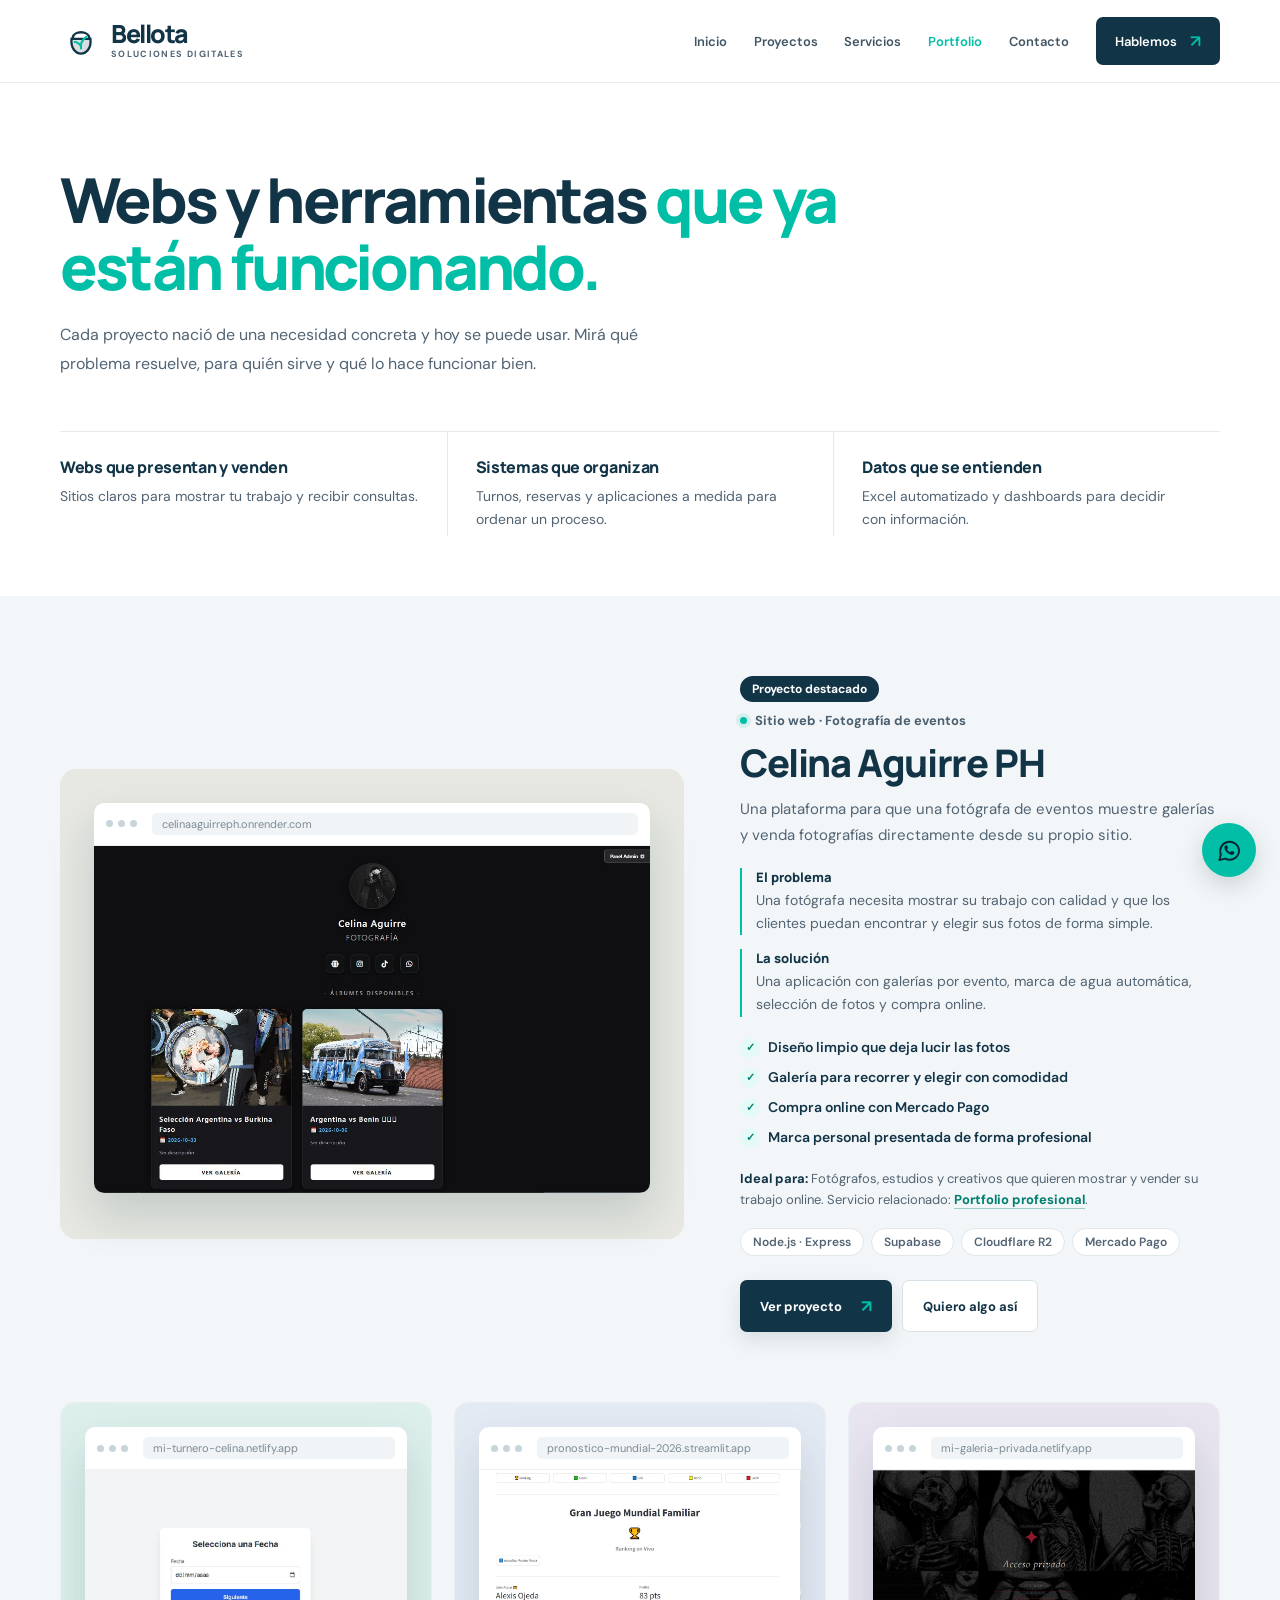
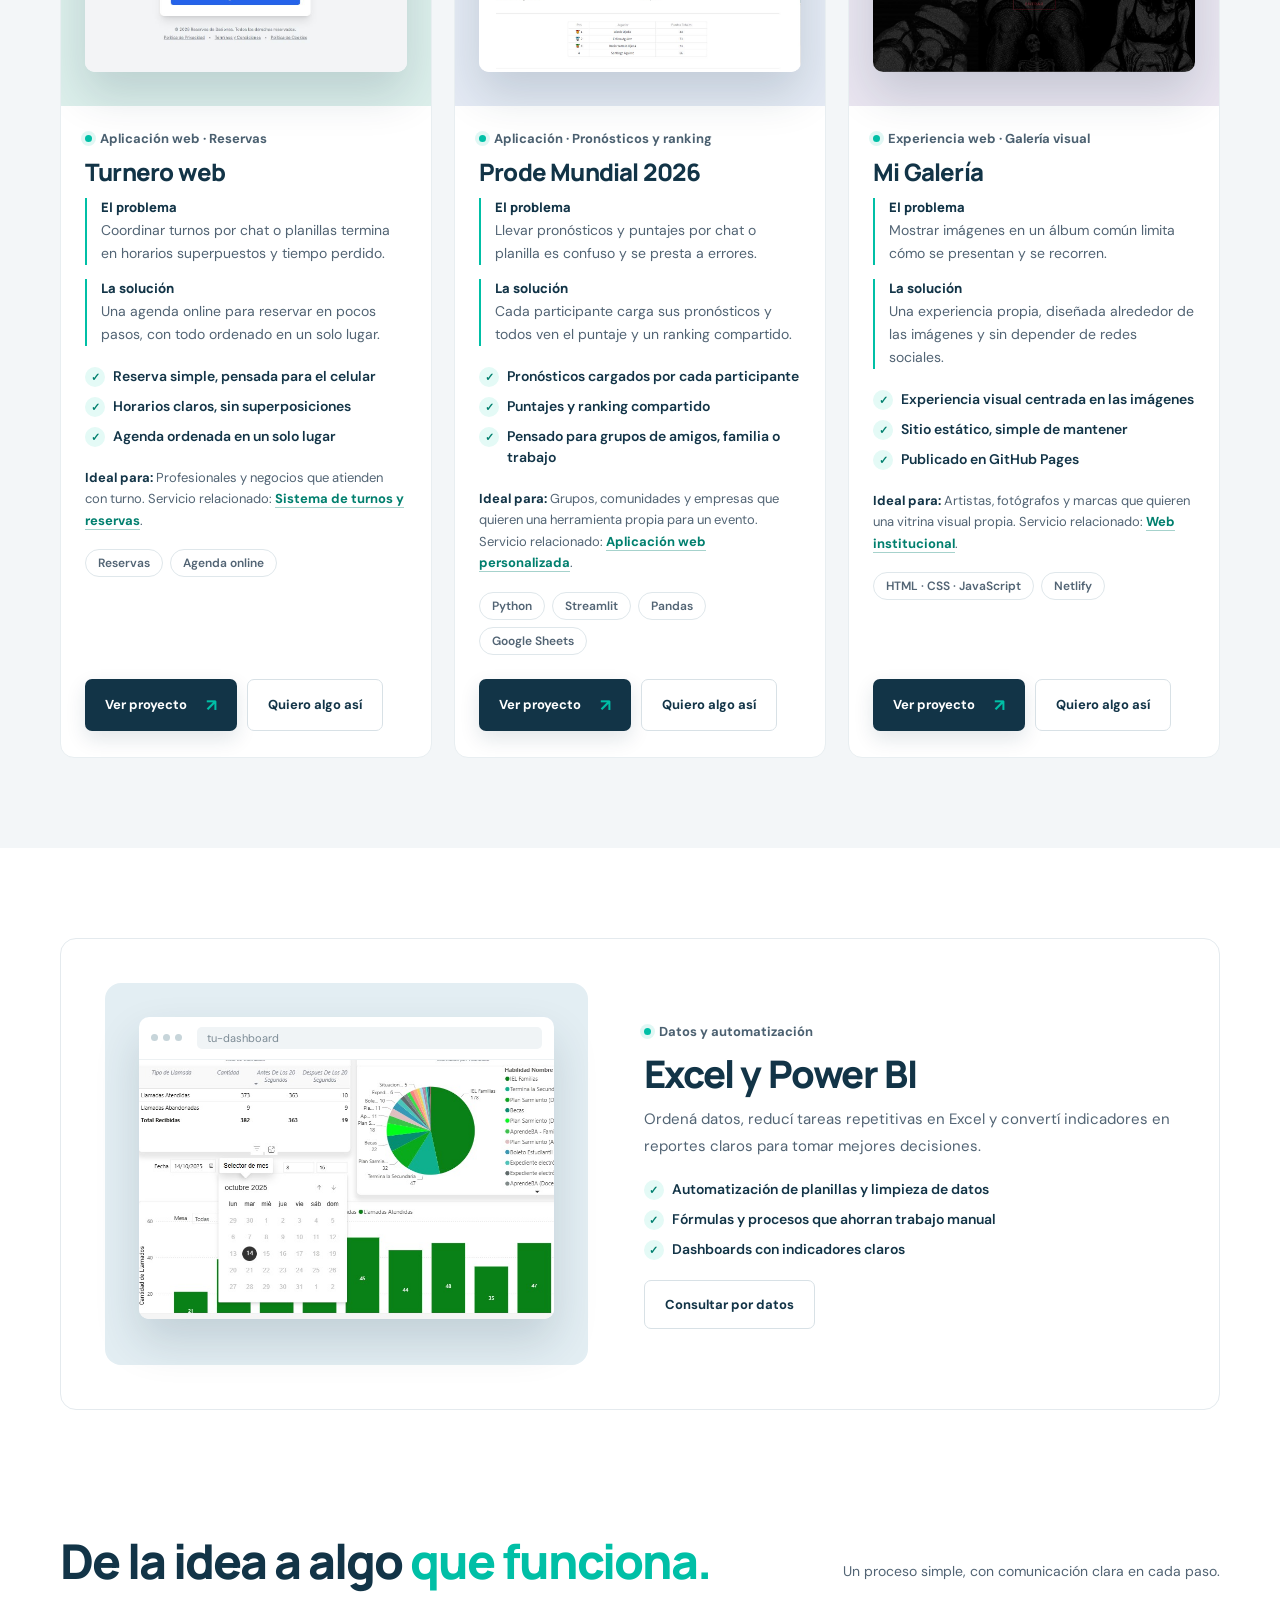
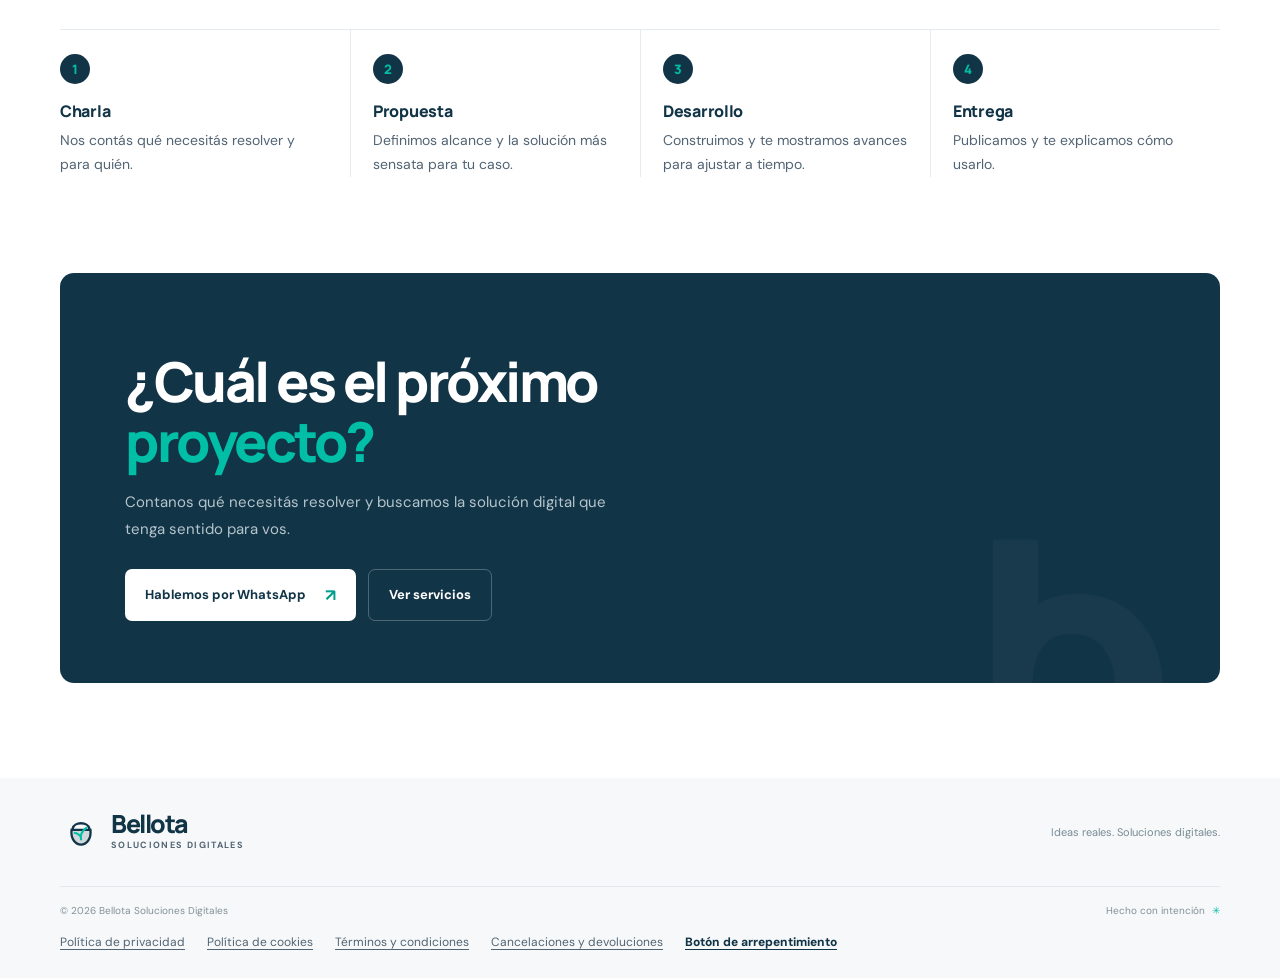
==== commit 273e0bce: "Add legal navigation and regret button to portfolio" ====
--- a/portfolio.html
+++ b/portfolio.html
@@ -16,6 +16,11 @@
   <link href="https://fonts.googleapis.com/css2?family=DM+Sans:wght@400;500;600;700&family=Manrope:wght@400;500;600;700;800&display=swap" rel="stylesheet">
   <link rel="stylesheet" href="styles.css">
   <link rel="stylesheet" href="portfolio.css">
+<style>
+.legal-footer{max-width:1160px;width:calc(100% - 48px);margin:0 auto;padding:0 0 28px;display:flex;flex-wrap:wrap;gap:10px 22px;font-size:12px;color:#526474}
+.legal-footer a{text-decoration:underline;text-underline-offset:3px}.legal-footer .regret-link{font-weight:800;color:#123447}
+.legal-footer a:focus-visible{outline:3px solid #00bfa6;outline-offset:3px}
+</style>
 </head>
 <body>
   <a class="skip-link" href="#contenido">Saltar al contenido</a>
@@ -110,6 +115,14 @@
       
     </div>
     <div class="container footer-bottom"><span>© <span id="year"></span> Bellota Soluciones Digitales</span><span>Hecho con intención <span class="footer-heart">✳</span></span></div>
+
+    <nav class="legal-footer" aria-label="Información legal">
+      <a href="privacidad.html">Política de privacidad</a>
+      <a href="cookies.html">Política de cookies</a>
+      <a href="terminos.html">Términos y condiciones</a>
+      <a href="cancelaciones-devoluciones.html">Cancelaciones y devoluciones</a>
+      <a class="regret-link" href="https://wa.me/5491168023683?text=Solicito%20la%20Devoluci%C3%B3n%20o%20cancelaci%C3%B3n%20de%20mi%20proyecto%20" target="_blank" rel="noopener noreferrer">Botón de arrepentimiento</a>
+    </nav>
   </footer>
 
   <a class="whatsapp-float" href="https://wa.me/5491168023683?text=Hola%21%20Vi%20el%20portfolio%20de%20Bellota%20y%20quiero%20contarles%20mi%20idea." target="_blank" rel="noopener noreferrer" aria-label="Contactar por WhatsApp"><svg viewBox="0 0 24 24" aria-hidden="true"><path d="M20.5 11.8a8.4 8.4 0 0 1-12.4 7.4L3 20.5l1.3-4.9a8.4 8.4 0 1 1 16.2-3.8Z" fill="none" stroke="currentColor" stroke-width="1.7" stroke-linejoin="round"/><path d="M8.2 7.7c.2-.4.4-.4.7-.4h.5c.2 0 .4.1.5.4l.8 1.8c.1.2.1.4-.1.6l-.6.7c-.2.2-.2.4 0 .6.5.9 1.3 1.6 2.2 2.1.2.1.4.1.6-.1l.8-.9c.2-.2.4-.2.6-.1l1.7.8c.3.1.4.3.4.5 0 .4-.2 1.2-.7 1.6-.5.5-1.2.7-1.9.6-1.1-.2-2.5-.9-3.8-2.1-1.4-1.3-2.2-2.8-2.4-3.8-.2-.8.1-1.6.7-2.3Z" fill="currentColor"/></svg></a>
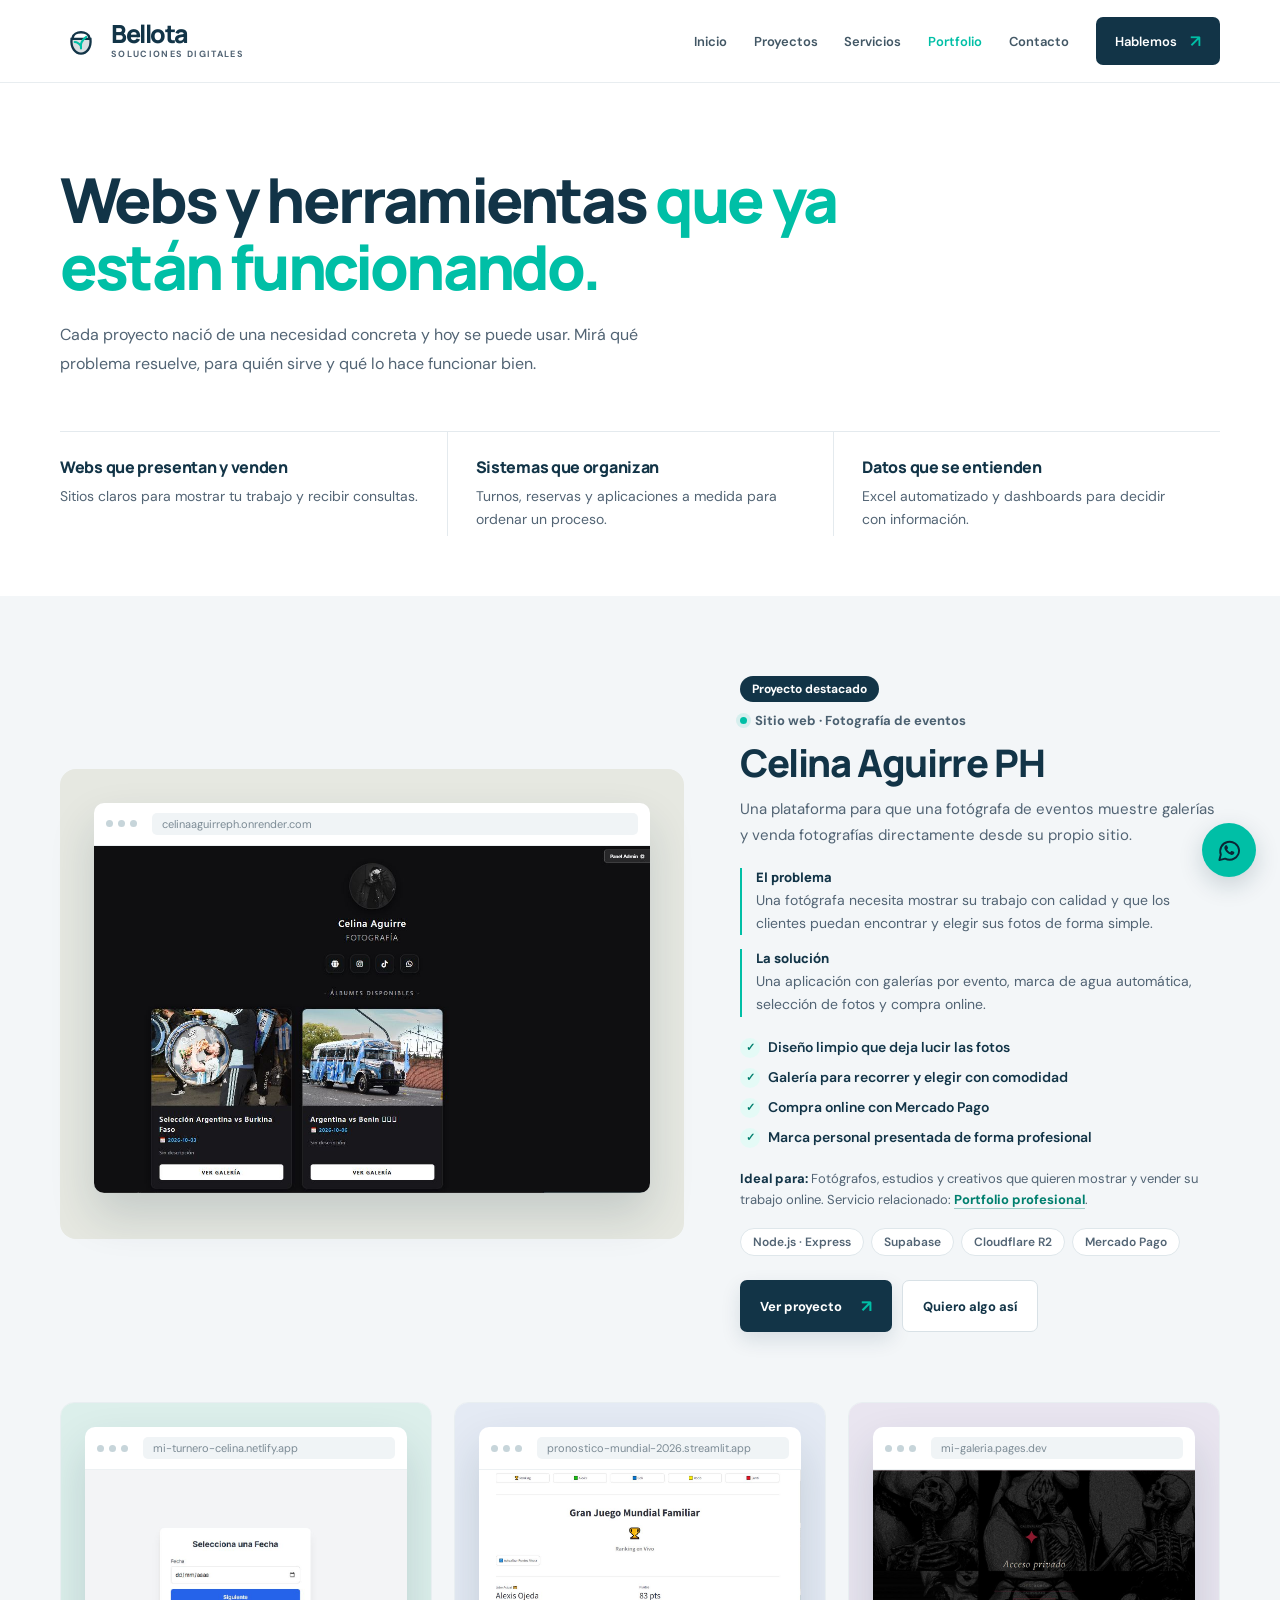
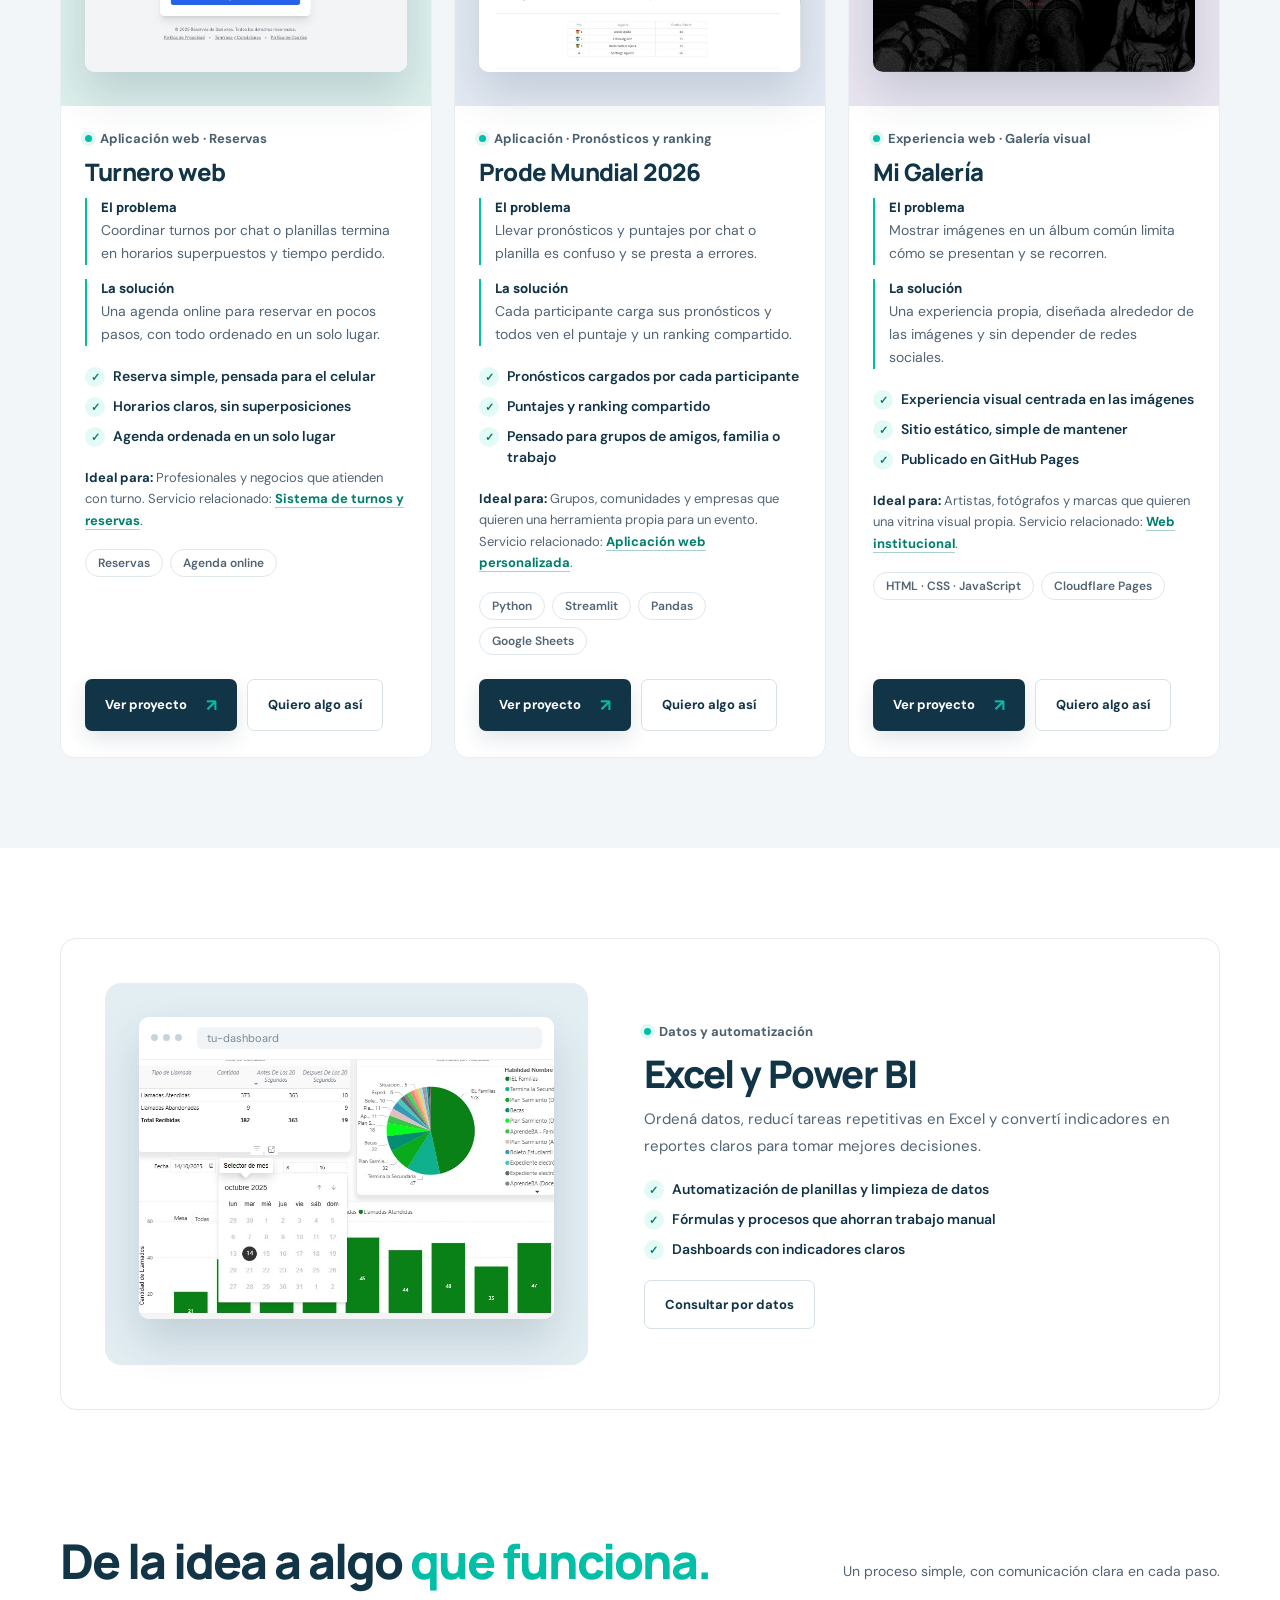
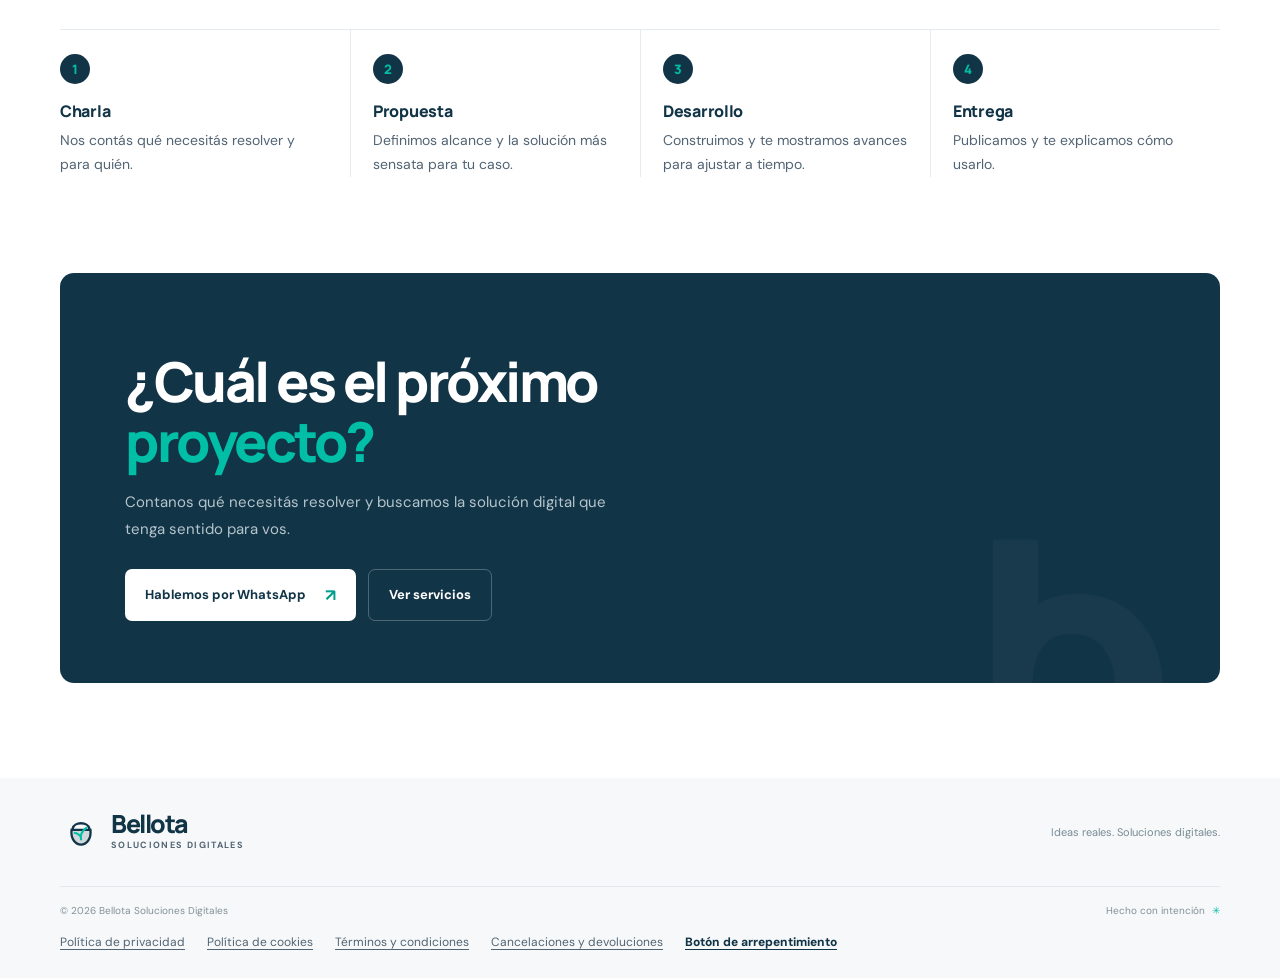
==== commit 3b28d957: "Actualizar enlace de Mi Galería en portfolio" ====
--- a/portfolio.html
+++ b/portfolio.html
@@ -62,8 +62,8 @@
         <article class="case card" id="prode-mundial" style="--tint:#e4eaf4"><div class="case-stage"><div class="shot"><div class="shot-bar"><i></i><i></i><i></i><span class="shot-url">pronostico-mundial-2026.streamlit.app</span></div><img src="img/prode-mundial.jpg" width="1440" height="900" loading="lazy" alt="Captura de Prode Mundial 2026 en computadora"></div></div>
           <div class="card-body"><span class="case-kind">Aplicación · Pronósticos y ranking</span><h2>Prode Mundial 2026</h2><dl class="case-facts"><div><dt>El problema</dt><dd>Llevar pronósticos y puntajes por chat o planilla es confuso y se presta a errores.</dd></div><div><dt>La solución</dt><dd>Cada participante carga sus pronósticos y todos ven el puntaje y un ranking compartido.</dd></div></dl><ul class="case-points"><li>Pronósticos cargados por cada participante</li><li>Puntajes y ranking compartido</li><li>Pensado para grupos de amigos, familia o trabajo</li></ul><p class="case-fit"><strong>Ideal para:</strong> Grupos, comunidades y empresas que quieren una herramienta propia para un evento. Servicio relacionado: <a href="index.html#servicios">Aplicación web personalizada</a>.</p><ul class="case-tags"><li>Python</li><li>Streamlit</li><li>Pandas</li><li>Google Sheets</li></ul><div class="case-actions"><a class="button button-primary" href="https://pronostico-mundial-2026.streamlit.app/" target="_blank" rel="noopener noreferrer">Ver proyecto <span aria-hidden="true">↗</span></a><a class="button button-secondary" href="https://wa.me/5491168023683?text=Hola%21%20Vi%20el%20portfolio%20de%20Bellota%20y%20me%20interesa%20algo%20como%20Prode%20Mundial%202026." target="_blank" rel="noopener noreferrer">Quiero algo así</a></div></div>
         </article>
-        <article class="case card" id="mi-galeria" style="--tint:#e9e5f0"><div class="case-stage"><div class="shot"><div class="shot-bar"><i></i><i></i><i></i><span class="shot-url">mi-galeria-privada.netlify.app</span></div><img src="img/mi-galeria.jpg" width="1440" height="900" loading="lazy" alt="Captura de Mi Galería en computadora"></div></div>
-          <div class="card-body"><span class="case-kind">Experiencia web · Galería visual</span><h2>Mi Galería</h2><dl class="case-facts"><div><dt>El problema</dt><dd>Mostrar imágenes en un álbum común limita cómo se presentan y se recorren.</dd></div><div><dt>La solución</dt><dd>Una experiencia propia, diseñada alrededor de las imágenes y sin depender de redes sociales.</dd></div></dl><ul class="case-points"><li>Experiencia visual centrada en las imágenes</li><li>Sitio estático, simple de mantener</li><li>Publicado en GitHub Pages</li></ul><p class="case-fit"><strong>Ideal para:</strong> Artistas, fotógrafos y marcas que quieren una vitrina visual propia. Servicio relacionado: <a href="index.html#servicios">Web institucional</a>.</p><ul class="case-tags"><li>HTML · CSS · JavaScript</li><li>Netlify</li></ul><div class="case-actions"><a class="button button-primary" href="https://mi-galeria-privada.netlify.app/" target="_blank" rel="noopener noreferrer">Ver proyecto <span aria-hidden="true">↗</span></a><a class="button button-secondary" href="https://wa.me/5491168023683?text=Hola%21%20Vi%20el%20portfolio%20de%20Bellota%20y%20me%20interesa%20algo%20como%20Mi%20Galer%C3%ADa." target="_blank" rel="noopener noreferrer">Quiero algo así</a></div></div>
+        <article class="case card" id="mi-galeria" style="--tint:#e9e5f0"><div class="case-stage"><div class="shot"><div class="shot-bar"><i></i><i></i><i></i><span class="shot-url">mi-galeria.pages.dev</span></div><img src="img/mi-galeria.jpg" width="1440" height="900" loading="lazy" alt="Captura de Mi Galería en computadora"></div></div>
+          <div class="card-body"><span class="case-kind">Experiencia web · Galería visual</span><h2>Mi Galería</h2><dl class="case-facts"><div><dt>El problema</dt><dd>Mostrar imágenes en un álbum común limita cómo se presentan y se recorren.</dd></div><div><dt>La solución</dt><dd>Una experiencia propia, diseñada alrededor de las imágenes y sin depender de redes sociales.</dd></div></dl><ul class="case-points"><li>Experiencia visual centrada en las imágenes</li><li>Sitio estático, simple de mantener</li><li>Publicado en GitHub Pages</li></ul><p class="case-fit"><strong>Ideal para:</strong> Artistas, fotógrafos y marcas que quieren una vitrina visual propia. Servicio relacionado: <a href="index.html#servicios">Web institucional</a>.</p><ul class="case-tags"><li>HTML · CSS · JavaScript</li><li>Cloudflare Pages</li></ul><div class="case-actions"><a class="button button-primary" href="https://mi-galeria.pages.dev/" target="_blank" rel="noopener noreferrer">Ver proyecto <span aria-hidden="true">↗</span></a><a class="button button-secondary" href="https://wa.me/5491168023683?text=Hola%21%20Vi%20el%20portfolio%20de%20Bellota%20y%20me%20interesa%20algo%20como%20Mi%20Galer%C3%ADa." target="_blank" rel="noopener noreferrer">Quiero algo así</a></div></div>
         </article>
         </div>
       </div>
--- a/styles.css
+++ b/styles.css
@@ -63,8 +63,8 @@
 .card-orbit .float-card { top: 0; left: 50%; right: auto; bottom: auto; transform: translate(-50%, -50%); animation: orbit-counter 19s linear infinite; animation-delay: -4.75s; pointer-events: auto; }
 .card-orbit-chart .float-card { animation-duration: 27s; animation-direction: reverse; animation-delay: -13.5s; }
 .card-orbit-check .float-card { animation-duration: 23s; animation-delay: -17.25s; }
-@keyframes orbit-spin { from { rotate: 0deg; } to { rotate: 360deg; } }
-@keyframes orbit-counter { from { rotate: 0deg; } to { rotate: -360deg; } }
+@keyframes orbit-spin { from { transform: translate(-50%, -50%) rotate(0deg); } to { transform: translate(-50%, -50%) rotate(360deg); } }
+@keyframes orbit-counter { from { transform: translate(-50%, -50%) rotate(0deg); } to { transform: translate(-50%, -50%) rotate(-360deg); } }
 .core-symbol { font: 800 74px/.8 var(--font-head); letter-spacing: -8px; color: white; }
 .core-label { font-size: 8px; letter-spacing: 1.5px; color: #9fb4bf; font-weight: 700; }
 .float-card { position: absolute; display: flex; align-items: center; gap: 11px; padding: 13px 15px; background: white; border: 1px solid #edf1f3; border-radius: 11px; box-shadow: var(--shadow); }
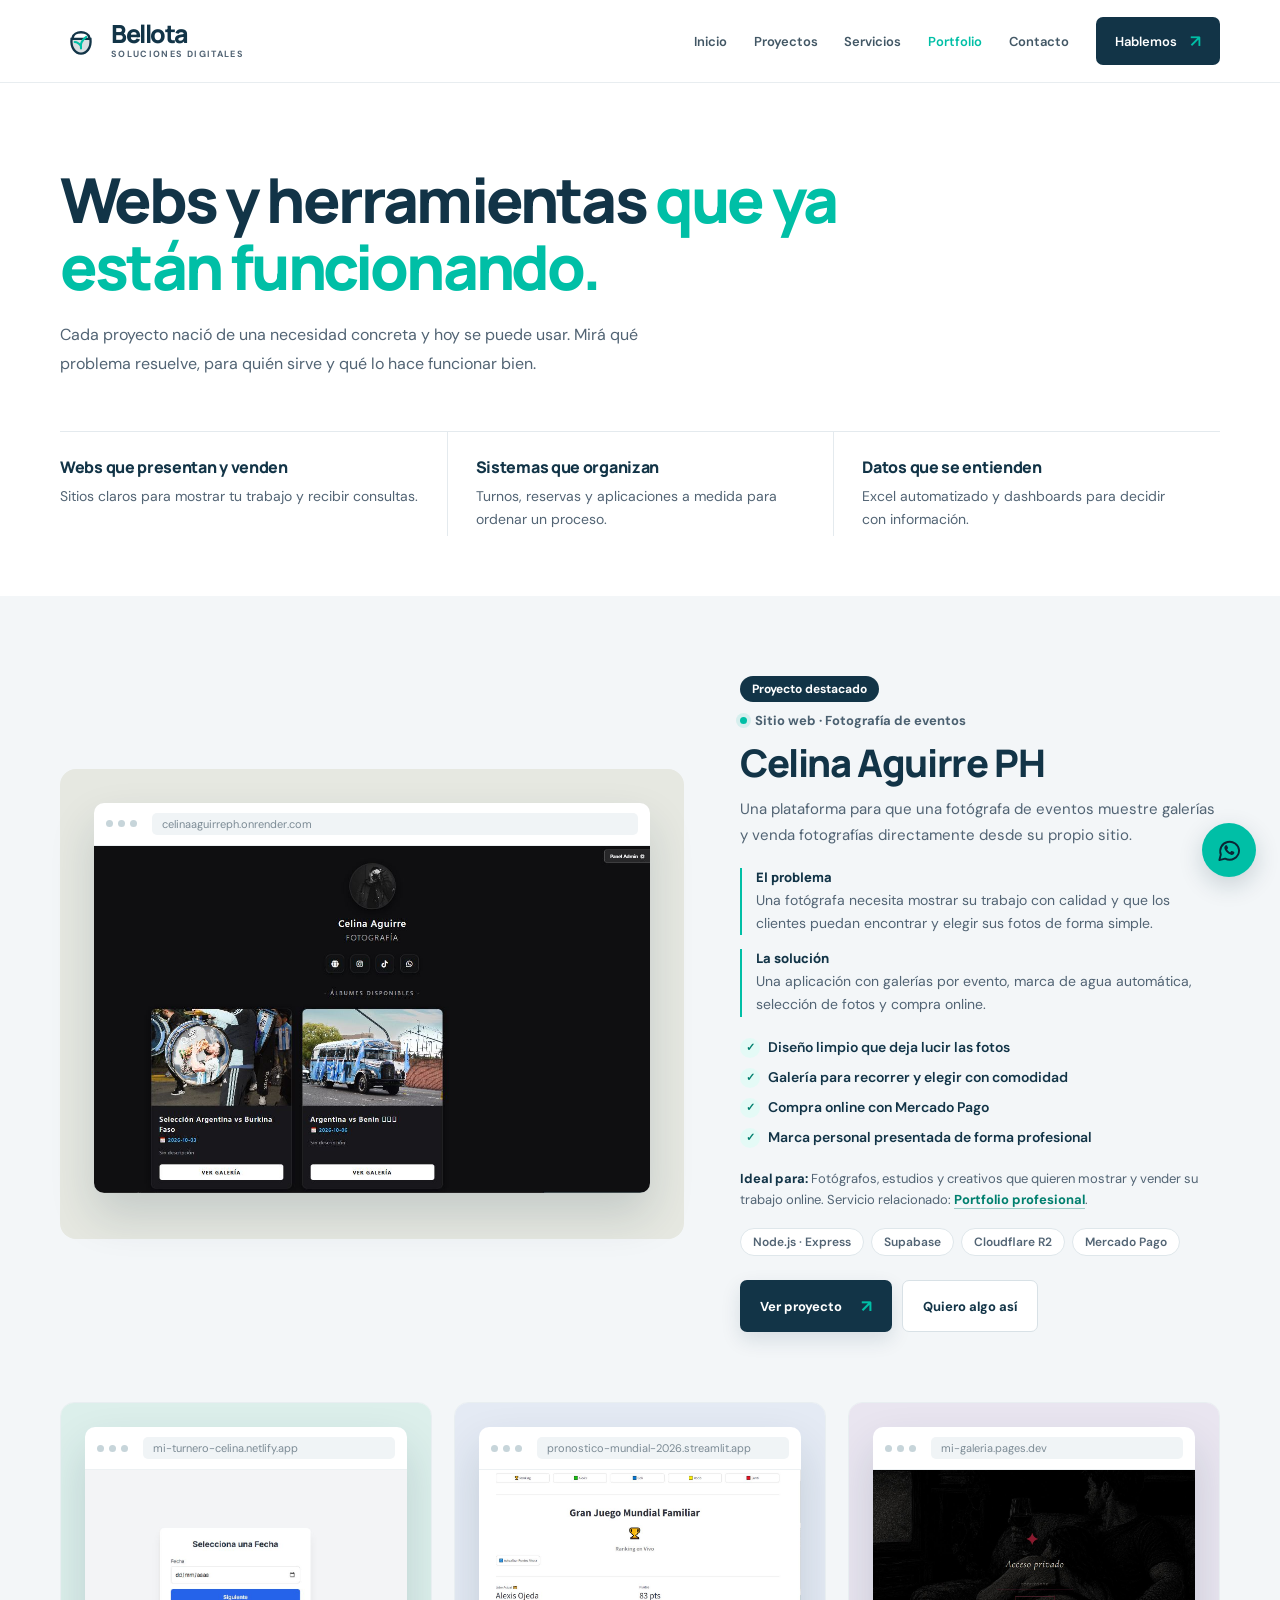
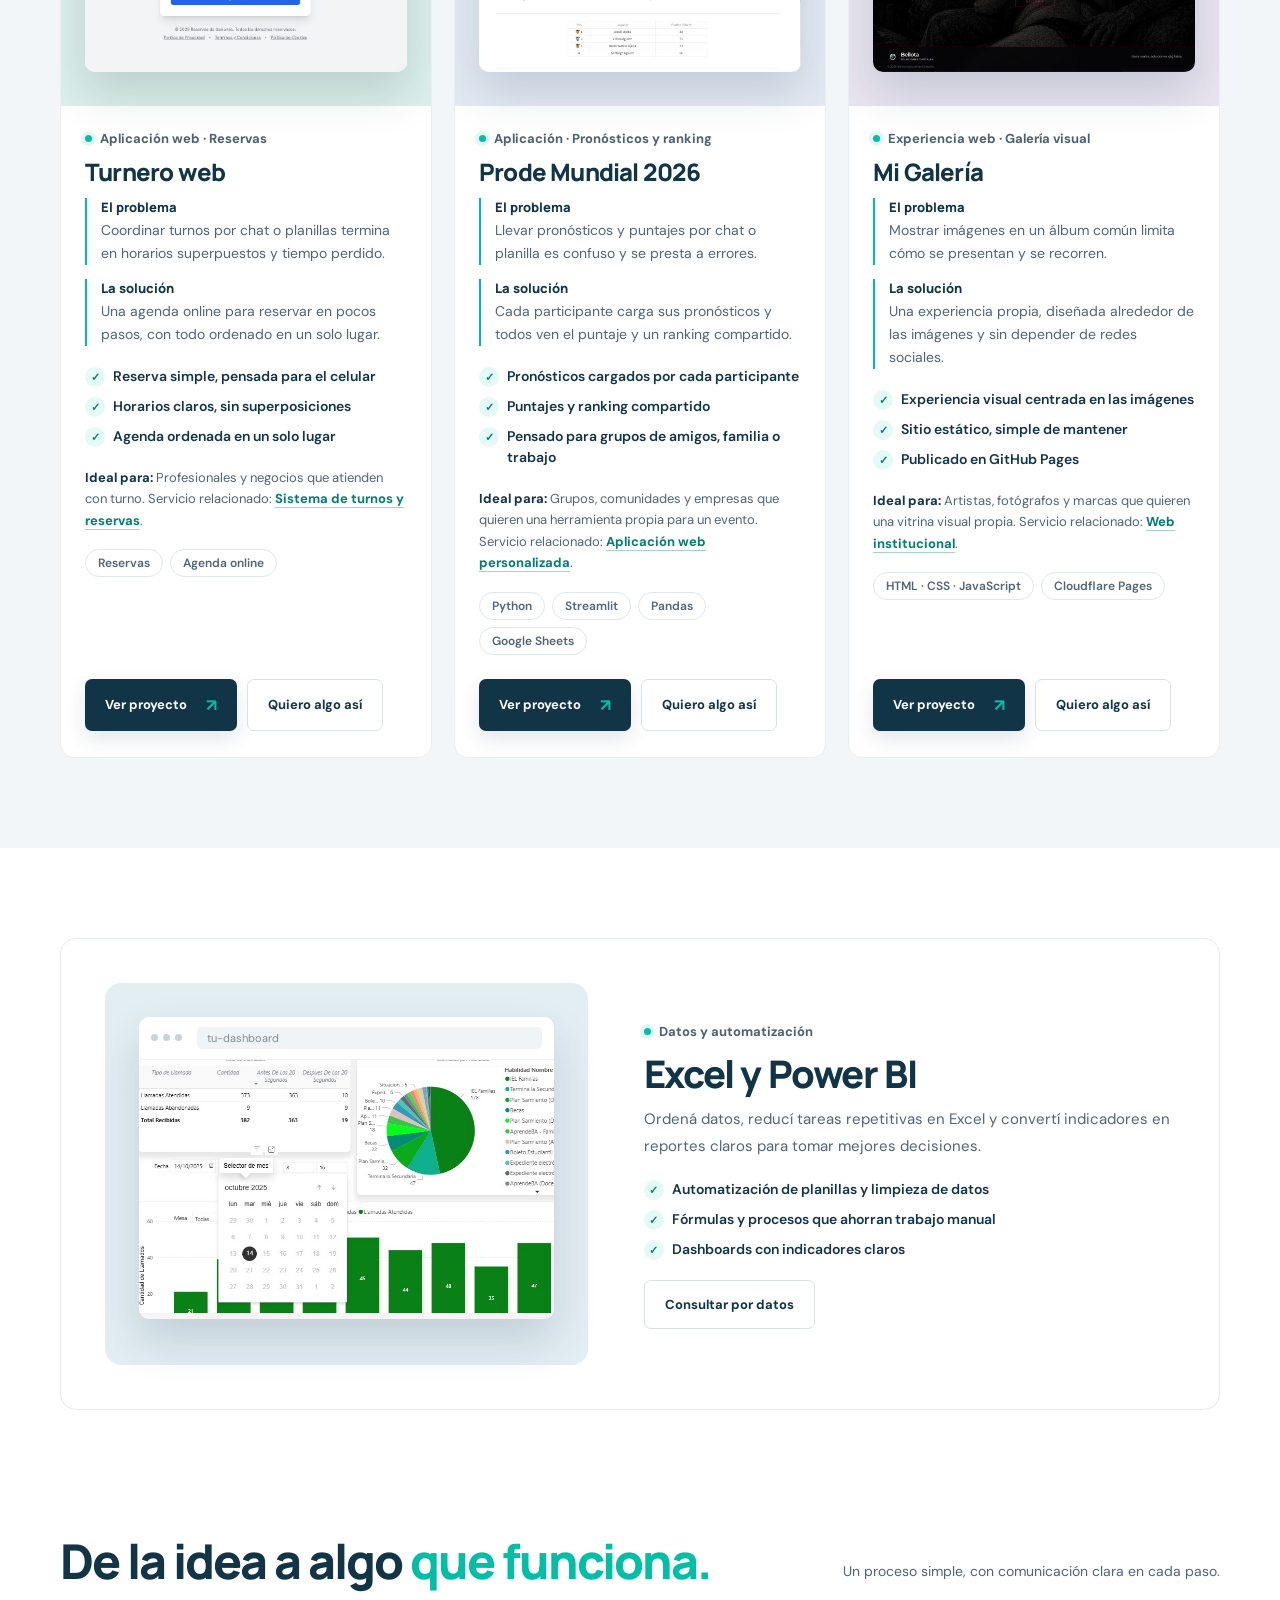
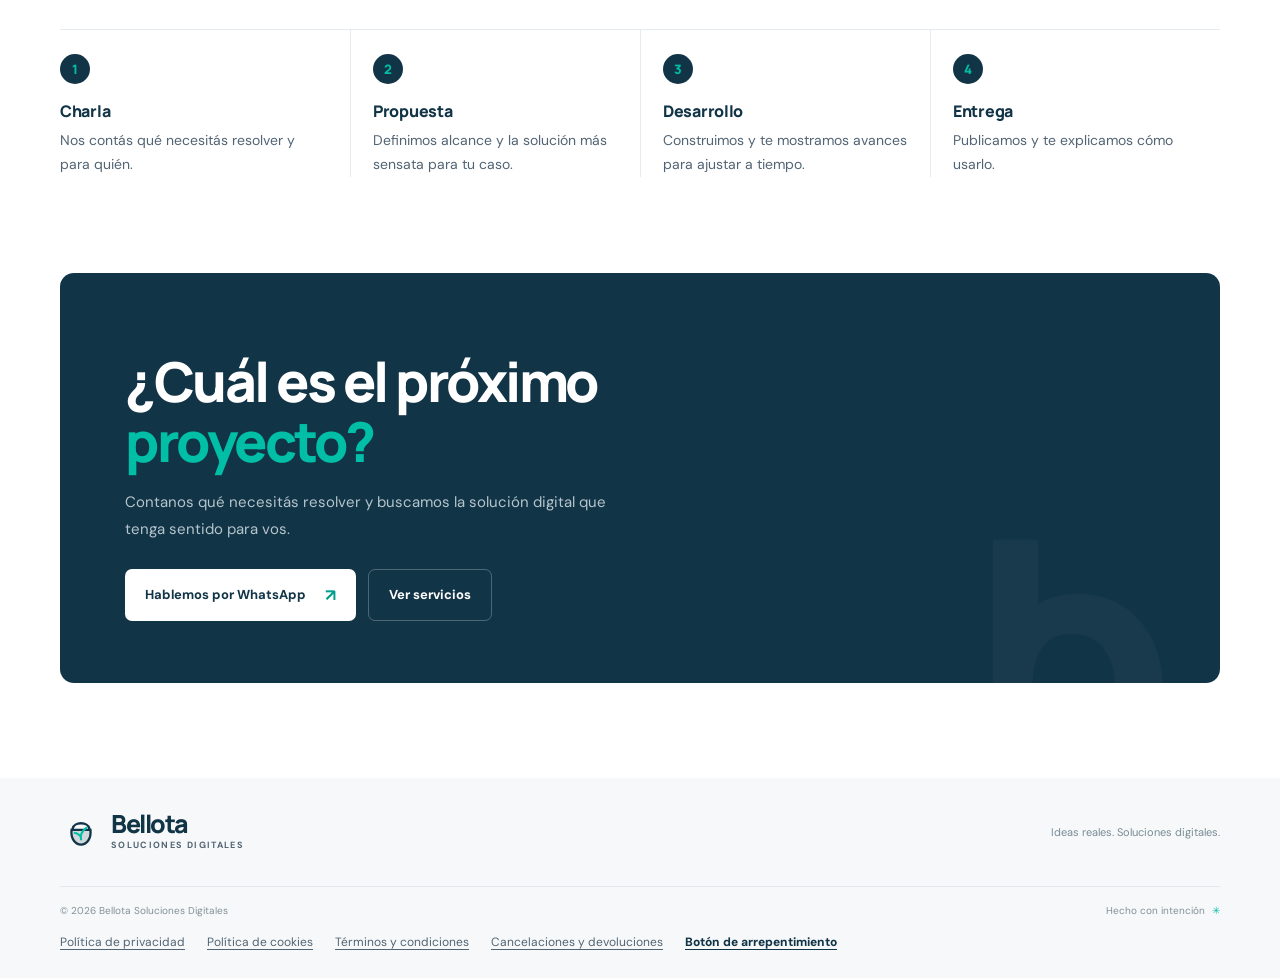
==== commit ee0a5e5c: "Corregir mayúsculas en ruta de imagen Mi Galería" ====
--- a/portfolio.html
+++ b/portfolio.html
@@ -62,7 +62,7 @@
         <article class="case card" id="prode-mundial" style="--tint:#e4eaf4"><div class="case-stage"><div class="shot"><div class="shot-bar"><i></i><i></i><i></i><span class="shot-url">pronostico-mundial-2026.streamlit.app</span></div><img src="img/prode-mundial.jpg" width="1440" height="900" loading="lazy" alt="Captura de Prode Mundial 2026 en computadora"></div></div>
           <div class="card-body"><span class="case-kind">Aplicación · Pronósticos y ranking</span><h2>Prode Mundial 2026</h2><dl class="case-facts"><div><dt>El problema</dt><dd>Llevar pronósticos y puntajes por chat o planilla es confuso y se presta a errores.</dd></div><div><dt>La solución</dt><dd>Cada participante carga sus pronósticos y todos ven el puntaje y un ranking compartido.</dd></div></dl><ul class="case-points"><li>Pronósticos cargados por cada participante</li><li>Puntajes y ranking compartido</li><li>Pensado para grupos de amigos, familia o trabajo</li></ul><p class="case-fit"><strong>Ideal para:</strong> Grupos, comunidades y empresas que quieren una herramienta propia para un evento. Servicio relacionado: <a href="index.html#servicios">Aplicación web personalizada</a>.</p><ul class="case-tags"><li>Python</li><li>Streamlit</li><li>Pandas</li><li>Google Sheets</li></ul><div class="case-actions"><a class="button button-primary" href="https://pronostico-mundial-2026.streamlit.app/" target="_blank" rel="noopener noreferrer">Ver proyecto <span aria-hidden="true">↗</span></a><a class="button button-secondary" href="https://wa.me/5491168023683?text=Hola%21%20Vi%20el%20portfolio%20de%20Bellota%20y%20me%20interesa%20algo%20como%20Prode%20Mundial%202026." target="_blank" rel="noopener noreferrer">Quiero algo así</a></div></div>
         </article>
-        <article class="case card" id="mi-galeria" style="--tint:#e9e5f0"><div class="case-stage"><div class="shot"><div class="shot-bar"><i></i><i></i><i></i><span class="shot-url">mi-galeria.pages.dev</span></div><img src="img/mi-galeria.jpg" width="1440" height="900" loading="lazy" alt="Captura de Mi Galería en computadora"></div></div>
+        <article class="case card" id="mi-galeria" style="--tint:#e9e5f0"><div class="case-stage"><div class="shot"><div class="shot-bar"><i></i><i></i><i></i><span class="shot-url">mi-galeria.pages.dev</span></div><img src="img/mi-galeria.JPG" width="1440" height="900" loading="lazy" alt="Captura de Mi Galería en computadora"></div></div>
           <div class="card-body"><span class="case-kind">Experiencia web · Galería visual</span><h2>Mi Galería</h2><dl class="case-facts"><div><dt>El problema</dt><dd>Mostrar imágenes en un álbum común limita cómo se presentan y se recorren.</dd></div><div><dt>La solución</dt><dd>Una experiencia propia, diseñada alrededor de las imágenes y sin depender de redes sociales.</dd></div></dl><ul class="case-points"><li>Experiencia visual centrada en las imágenes</li><li>Sitio estático, simple de mantener</li><li>Publicado en GitHub Pages</li></ul><p class="case-fit"><strong>Ideal para:</strong> Artistas, fotógrafos y marcas que quieren una vitrina visual propia. Servicio relacionado: <a href="index.html#servicios">Web institucional</a>.</p><ul class="case-tags"><li>HTML · CSS · JavaScript</li><li>Cloudflare Pages</li></ul><div class="case-actions"><a class="button button-primary" href="https://mi-galeria.pages.dev/" target="_blank" rel="noopener noreferrer">Ver proyecto <span aria-hidden="true">↗</span></a><a class="button button-secondary" href="https://wa.me/5491168023683?text=Hola%21%20Vi%20el%20portfolio%20de%20Bellota%20y%20me%20interesa%20algo%20como%20Mi%20Galer%C3%ADa." target="_blank" rel="noopener noreferrer">Quiero algo así</a></div></div>
         </article>
         </div>
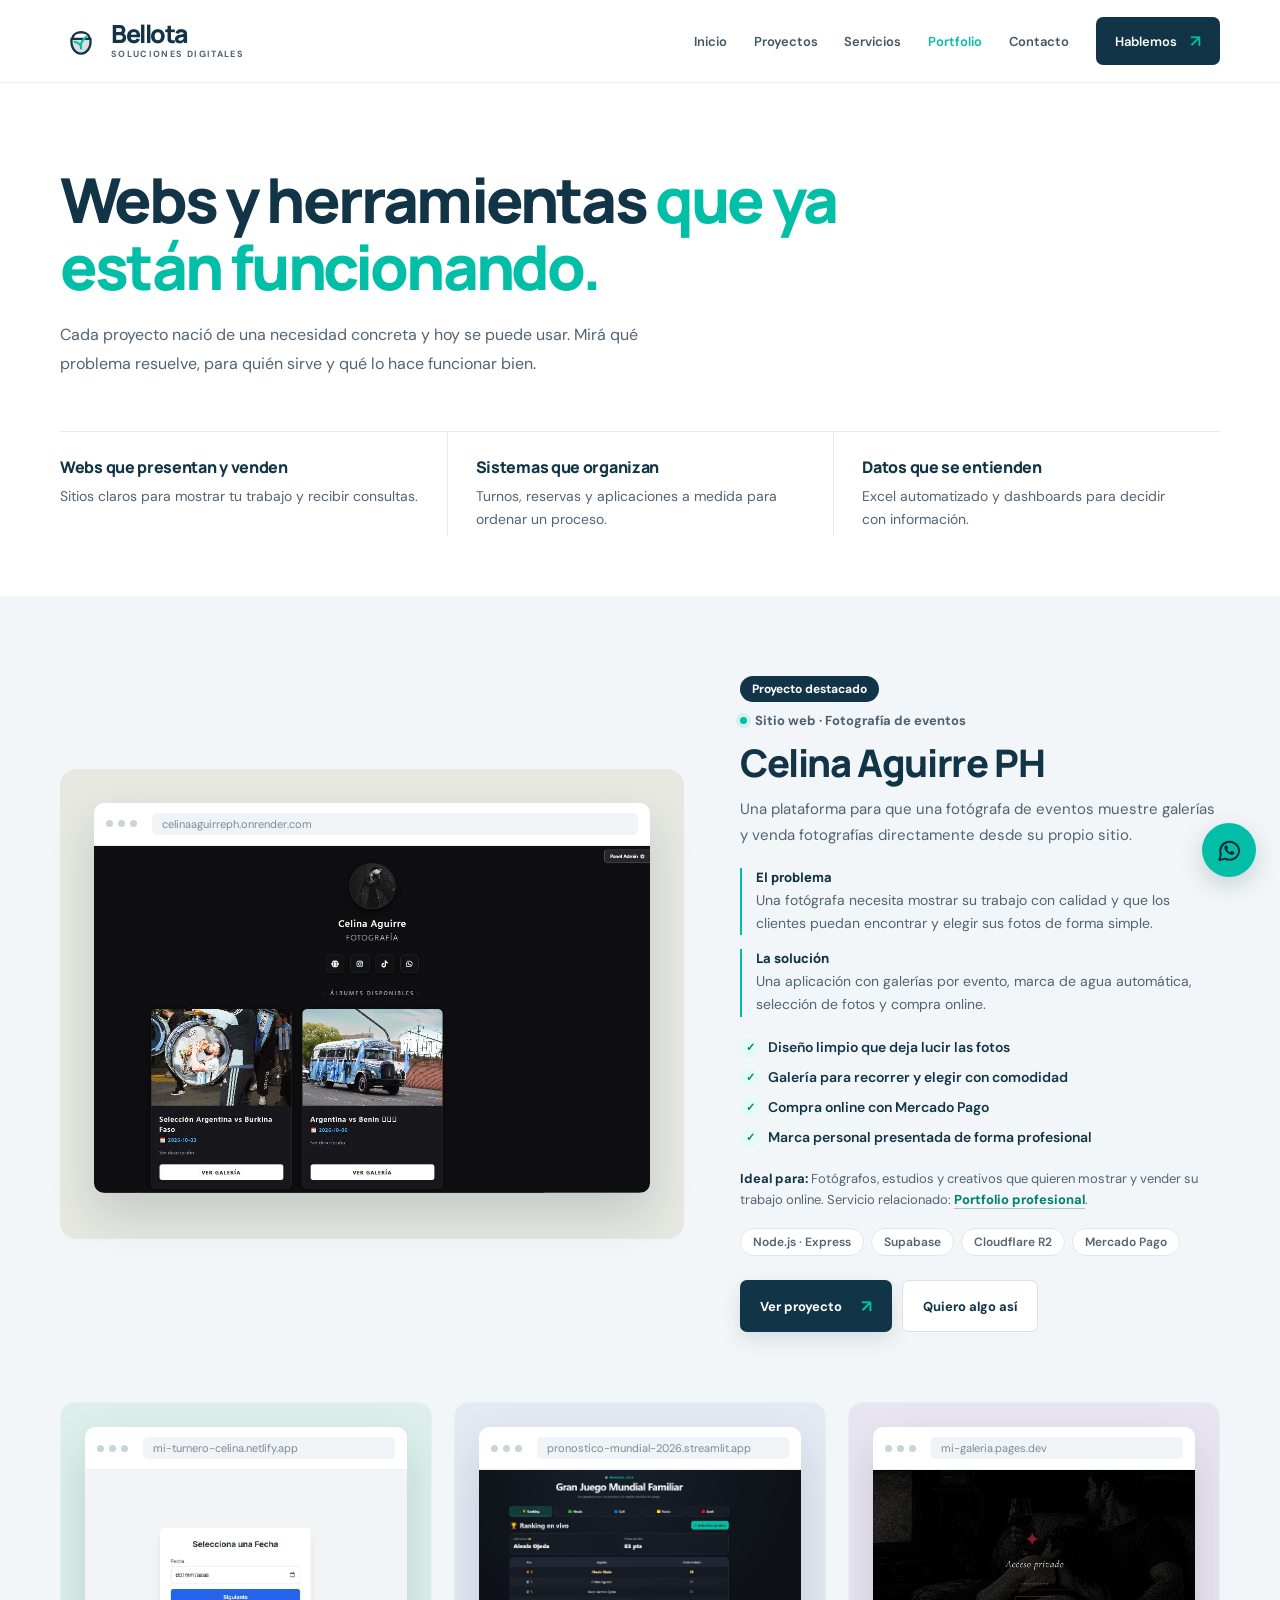
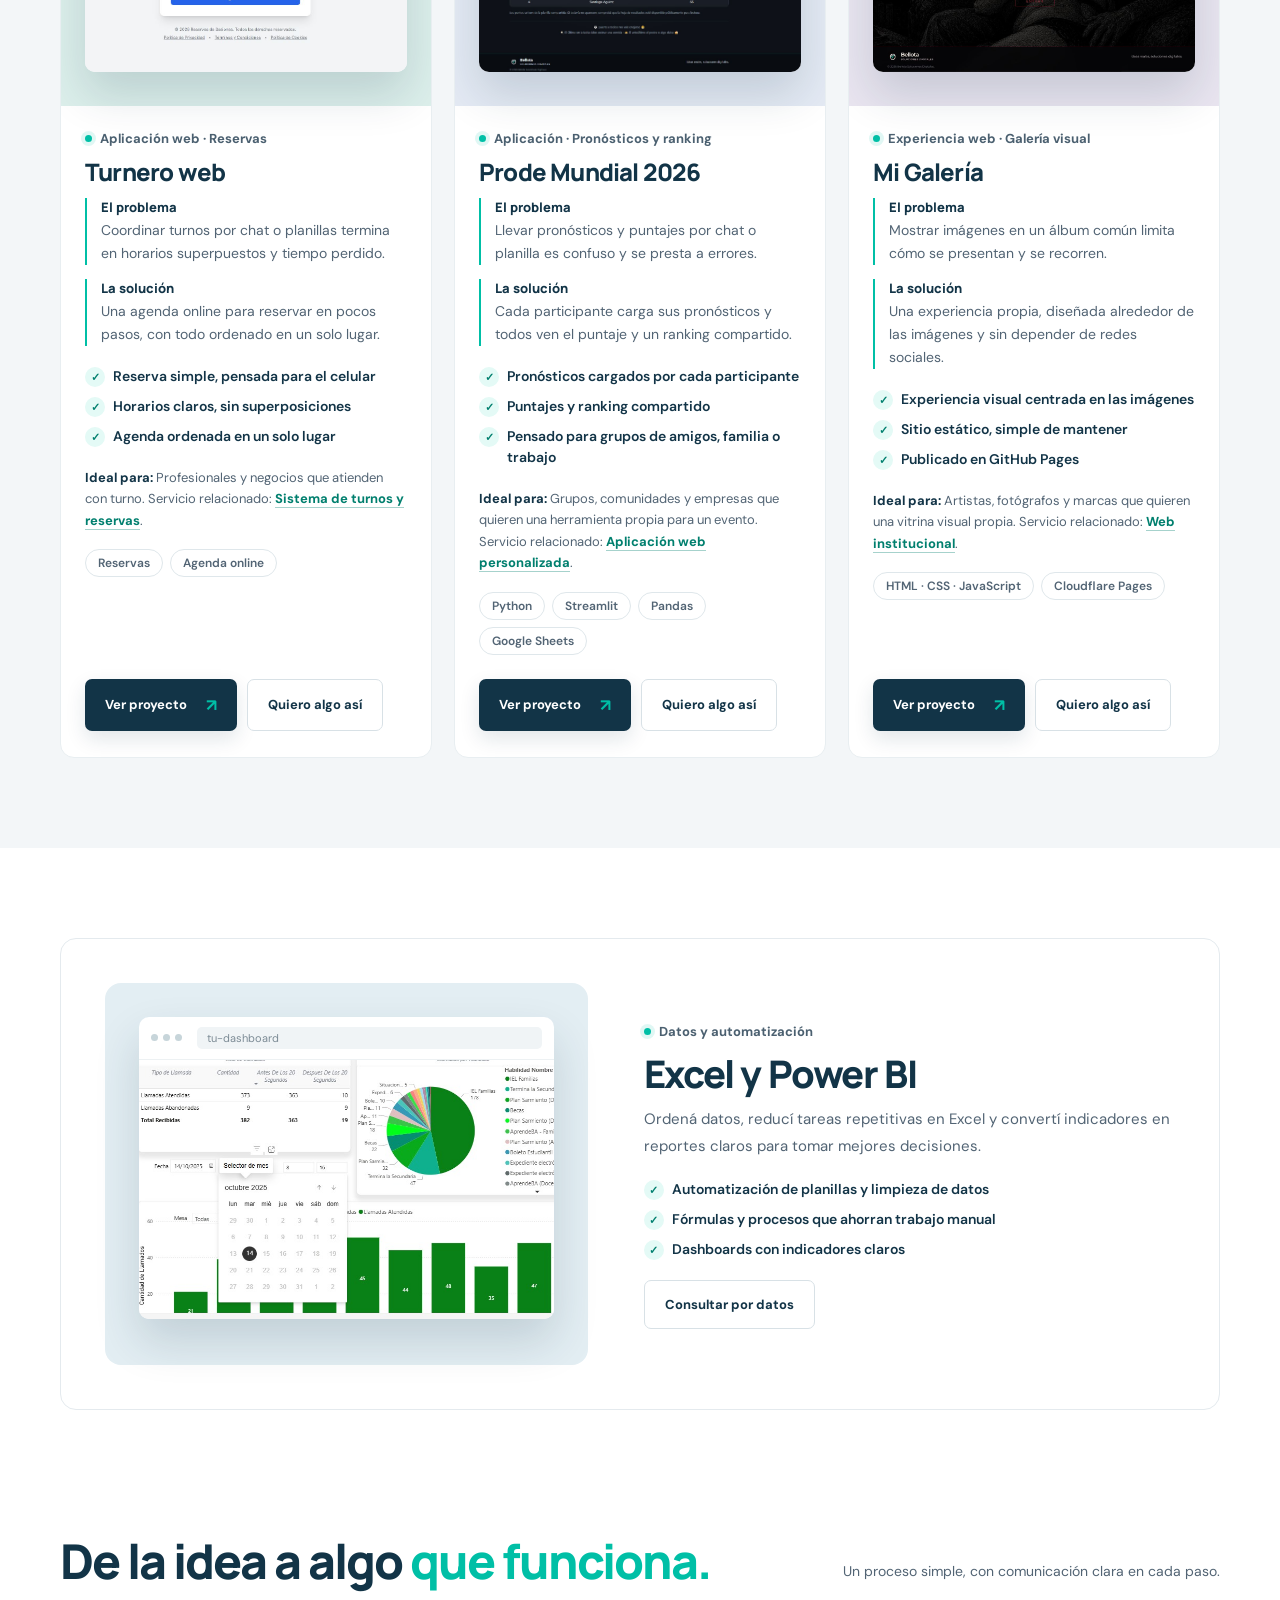
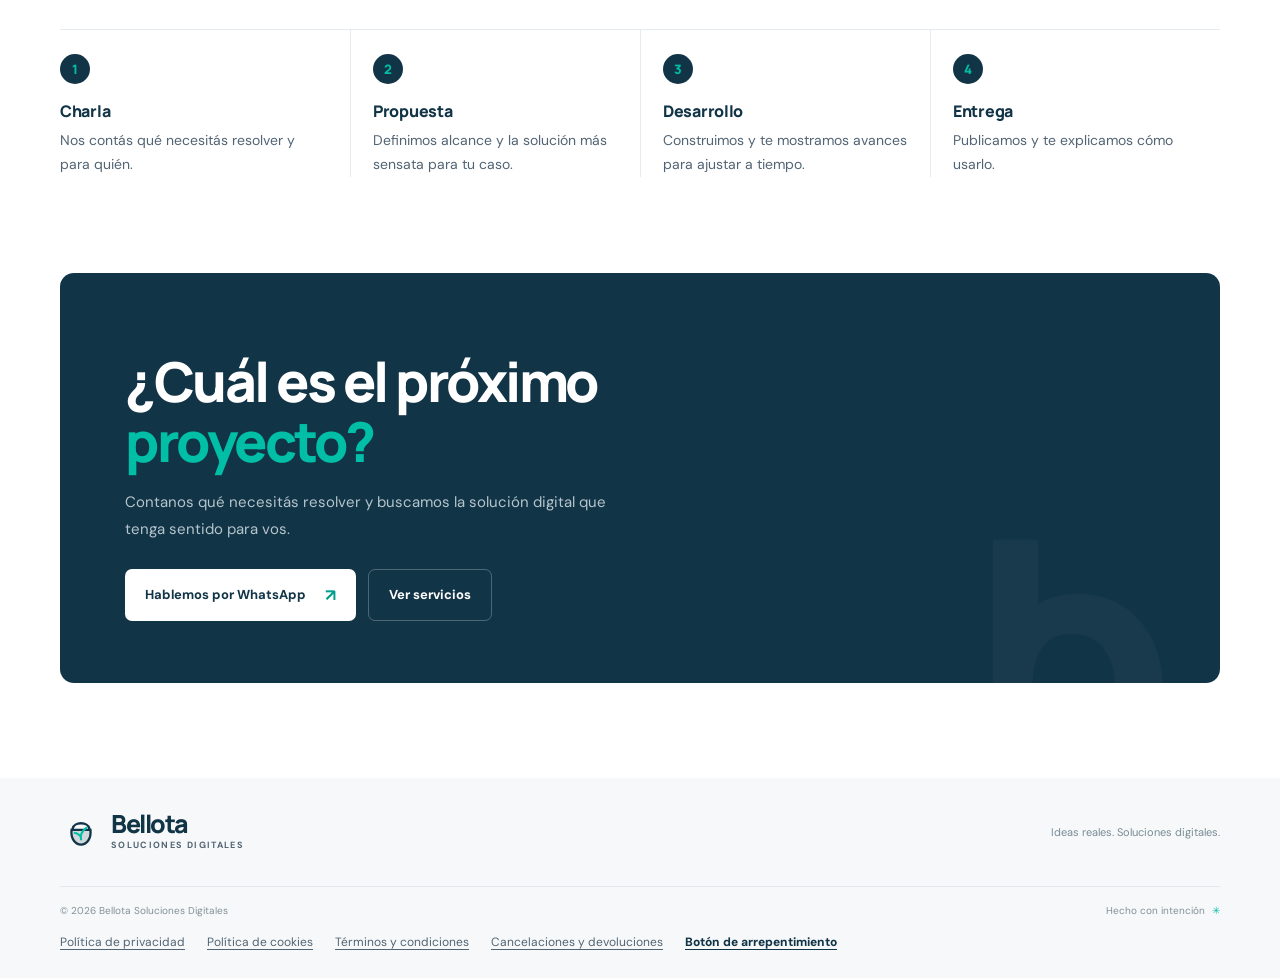
==== commit 5ba57642: "Corregir imagen de Prode Mundial en portfolio" ====
--- a/portfolio.html
+++ b/portfolio.html
@@ -59,10 +59,10 @@
         <article class="case card" id="turnero" style="--tint:#dcefeb"><div class="case-stage"><div class="shot"><div class="shot-bar"><i></i><i></i><i></i><span class="shot-url">mi-turnero-celina.netlify.app</span></div><img src="img/turnero.jpg" width="1440" height="900" loading="lazy" alt="Captura de Turnero web en computadora"></div></div>
           <div class="card-body"><span class="case-kind">Aplicación web · Reservas</span><h2>Turnero web</h2><dl class="case-facts"><div><dt>El problema</dt><dd>Coordinar turnos por chat o planillas termina en horarios superpuestos y tiempo perdido.</dd></div><div><dt>La solución</dt><dd>Una agenda online para reservar en pocos pasos, con todo ordenado en un solo lugar.</dd></div></dl><ul class="case-points"><li>Reserva simple, pensada para el celular</li><li>Horarios claros, sin superposiciones</li><li>Agenda ordenada en un solo lugar</li></ul><p class="case-fit"><strong>Ideal para:</strong> Profesionales y negocios que atienden con turno. Servicio relacionado: <a href="index.html#servicios">Sistema de turnos y reservas</a>.</p><ul class="case-tags"><li>Reservas</li><li>Agenda online</li></ul><div class="case-actions"><a class="button button-primary" href="https://mi-turnero-celina.netlify.app/" target="_blank" rel="noopener noreferrer">Ver proyecto <span aria-hidden="true">↗</span></a><a class="button button-secondary" href="https://wa.me/5491168023683?text=Hola%21%20Vi%20el%20portfolio%20de%20Bellota%20y%20me%20interesa%20algo%20como%20Turnero%20web." target="_blank" rel="noopener noreferrer">Quiero algo así</a></div></div>
         </article>
-        <article class="case card" id="prode-mundial" style="--tint:#e4eaf4"><div class="case-stage"><div class="shot"><div class="shot-bar"><i></i><i></i><i></i><span class="shot-url">pronostico-mundial-2026.streamlit.app</span></div><img src="img/prode-mundial.jpg" width="1440" height="900" loading="lazy" alt="Captura de Prode Mundial 2026 en computadora"></div></div>
+        <article class="case card" id="prode-mundial" style="--tint:#e4eaf4"><div class="case-stage"><div class="shot"><div class="shot-bar"><i></i><i></i><i></i><span class="shot-url">pronostico-mundial-2026.streamlit.app</span></div><img src="img/prode-mundial.JPG?v=2" width="1440" height="900" loading="eager" alt="Captura de Prode Mundial 2026 en computadora"></div></div>
           <div class="card-body"><span class="case-kind">Aplicación · Pronósticos y ranking</span><h2>Prode Mundial 2026</h2><dl class="case-facts"><div><dt>El problema</dt><dd>Llevar pronósticos y puntajes por chat o planilla es confuso y se presta a errores.</dd></div><div><dt>La solución</dt><dd>Cada participante carga sus pronósticos y todos ven el puntaje y un ranking compartido.</dd></div></dl><ul class="case-points"><li>Pronósticos cargados por cada participante</li><li>Puntajes y ranking compartido</li><li>Pensado para grupos de amigos, familia o trabajo</li></ul><p class="case-fit"><strong>Ideal para:</strong> Grupos, comunidades y empresas que quieren una herramienta propia para un evento. Servicio relacionado: <a href="index.html#servicios">Aplicación web personalizada</a>.</p><ul class="case-tags"><li>Python</li><li>Streamlit</li><li>Pandas</li><li>Google Sheets</li></ul><div class="case-actions"><a class="button button-primary" href="https://pronostico-mundial-2026.streamlit.app/" target="_blank" rel="noopener noreferrer">Ver proyecto <span aria-hidden="true">↗</span></a><a class="button button-secondary" href="https://wa.me/5491168023683?text=Hola%21%20Vi%20el%20portfolio%20de%20Bellota%20y%20me%20interesa%20algo%20como%20Prode%20Mundial%202026." target="_blank" rel="noopener noreferrer">Quiero algo así</a></div></div>
         </article>
-        <article class="case card" id="mi-galeria" style="--tint:#e9e5f0"><div class="case-stage"><div class="shot"><div class="shot-bar"><i></i><i></i><i></i><span class="shot-url">mi-galeria.pages.dev</span></div><img src="img/mi-galeria.JPG" width="1440" height="900" loading="lazy" alt="Captura de Mi Galería en computadora"></div></div>
+        <article class="case card" id="mi-galeria" style="--tint:#e9e5f0"><div class="case-stage"><div class="shot"><div class="shot-bar"><i></i><i></i><i></i><span class="shot-url">mi-galeria.pages.dev</span></div><img src="img/mi-galeria.JPG?v=2" width="1440" height="900" loading="eager" alt="Captura de Mi Galería en computadora"></div></div>
           <div class="card-body"><span class="case-kind">Experiencia web · Galería visual</span><h2>Mi Galería</h2><dl class="case-facts"><div><dt>El problema</dt><dd>Mostrar imágenes en un álbum común limita cómo se presentan y se recorren.</dd></div><div><dt>La solución</dt><dd>Una experiencia propia, diseñada alrededor de las imágenes y sin depender de redes sociales.</dd></div></dl><ul class="case-points"><li>Experiencia visual centrada en las imágenes</li><li>Sitio estático, simple de mantener</li><li>Publicado en GitHub Pages</li></ul><p class="case-fit"><strong>Ideal para:</strong> Artistas, fotógrafos y marcas que quieren una vitrina visual propia. Servicio relacionado: <a href="index.html#servicios">Web institucional</a>.</p><ul class="case-tags"><li>HTML · CSS · JavaScript</li><li>Cloudflare Pages</li></ul><div class="case-actions"><a class="button button-primary" href="https://mi-galeria.pages.dev/" target="_blank" rel="noopener noreferrer">Ver proyecto <span aria-hidden="true">↗</span></a><a class="button button-secondary" href="https://wa.me/5491168023683?text=Hola%21%20Vi%20el%20portfolio%20de%20Bellota%20y%20me%20interesa%20algo%20como%20Mi%20Galer%C3%ADa." target="_blank" rel="noopener noreferrer">Quiero algo así</a></div></div>
         </article>
         </div>
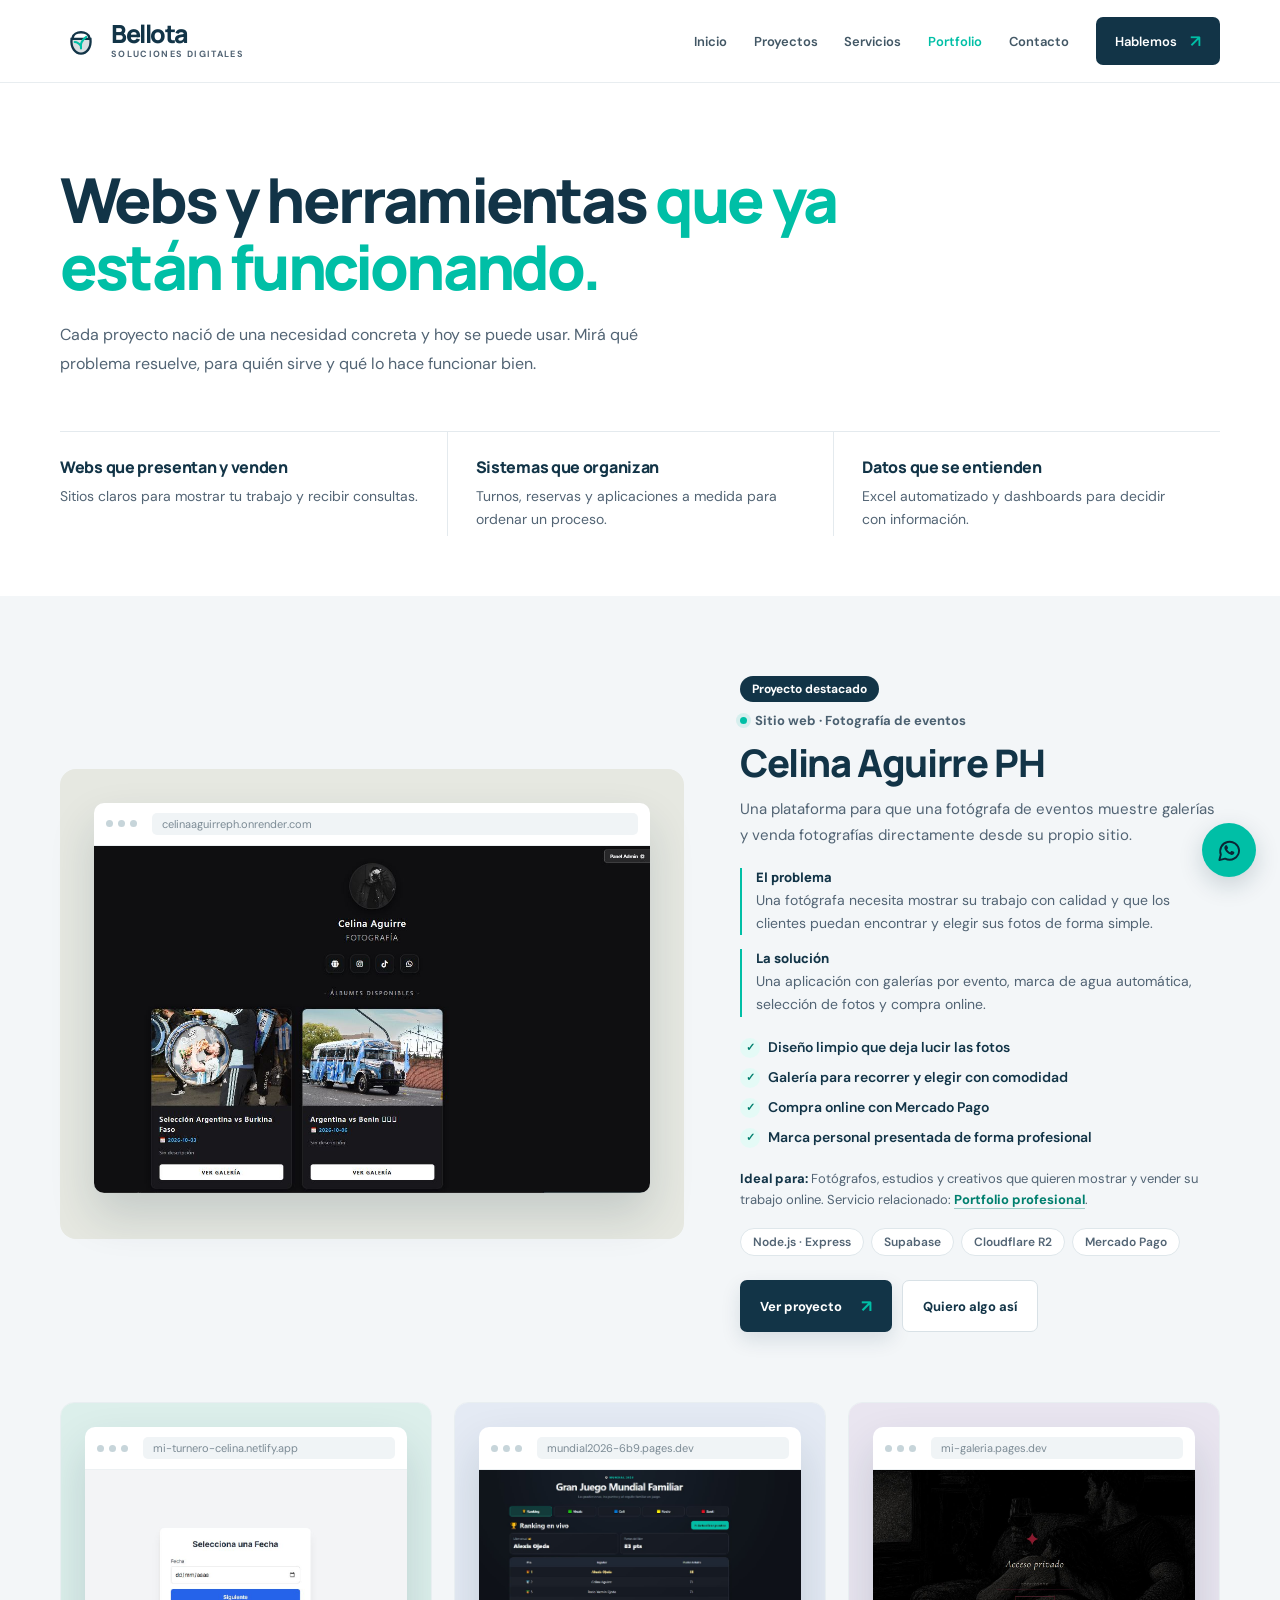
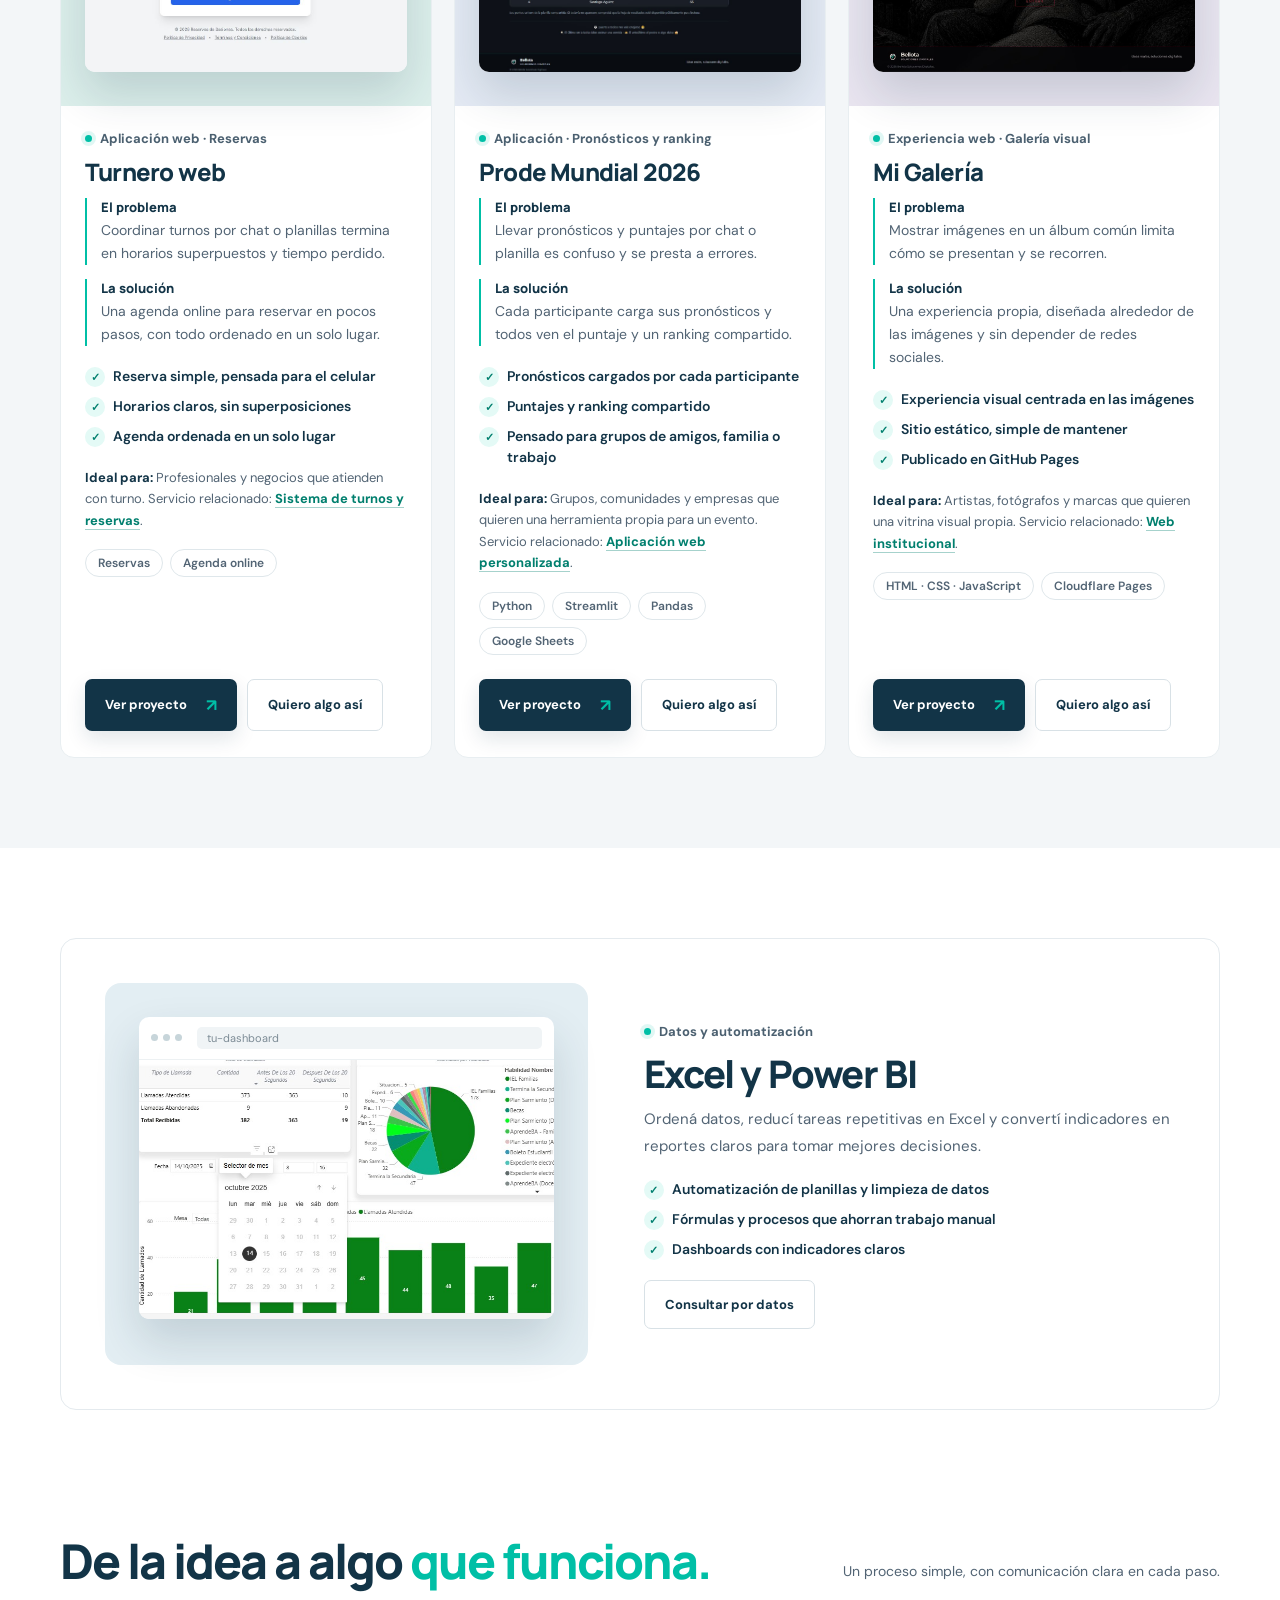
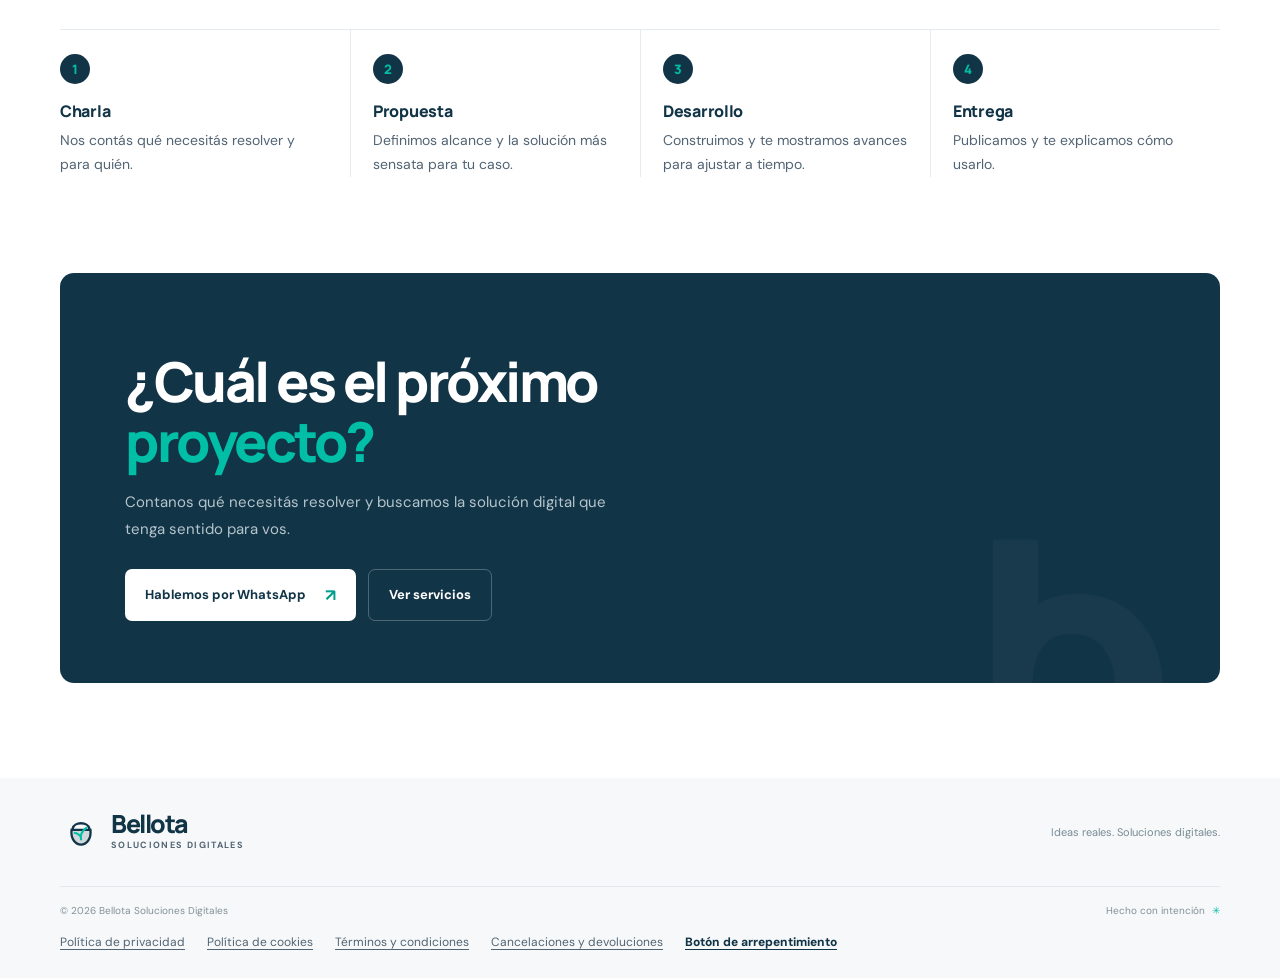
==== commit ac1bc1c1: "Actualizar dirección visible en captura de Prode Mundial" ====
--- a/portfolio.html
+++ b/portfolio.html
@@ -59,8 +59,8 @@
         <article class="case card" id="turnero" style="--tint:#dcefeb"><div class="case-stage"><div class="shot"><div class="shot-bar"><i></i><i></i><i></i><span class="shot-url">mi-turnero-celina.netlify.app</span></div><img src="img/turnero.jpg" width="1440" height="900" loading="lazy" alt="Captura de Turnero web en computadora"></div></div>
           <div class="card-body"><span class="case-kind">Aplicación web · Reservas</span><h2>Turnero web</h2><dl class="case-facts"><div><dt>El problema</dt><dd>Coordinar turnos por chat o planillas termina en horarios superpuestos y tiempo perdido.</dd></div><div><dt>La solución</dt><dd>Una agenda online para reservar en pocos pasos, con todo ordenado en un solo lugar.</dd></div></dl><ul class="case-points"><li>Reserva simple, pensada para el celular</li><li>Horarios claros, sin superposiciones</li><li>Agenda ordenada en un solo lugar</li></ul><p class="case-fit"><strong>Ideal para:</strong> Profesionales y negocios que atienden con turno. Servicio relacionado: <a href="index.html#servicios">Sistema de turnos y reservas</a>.</p><ul class="case-tags"><li>Reservas</li><li>Agenda online</li></ul><div class="case-actions"><a class="button button-primary" href="https://mi-turnero-celina.netlify.app/" target="_blank" rel="noopener noreferrer">Ver proyecto <span aria-hidden="true">↗</span></a><a class="button button-secondary" href="https://wa.me/5491168023683?text=Hola%21%20Vi%20el%20portfolio%20de%20Bellota%20y%20me%20interesa%20algo%20como%20Turnero%20web." target="_blank" rel="noopener noreferrer">Quiero algo así</a></div></div>
         </article>
-        <article class="case card" id="prode-mundial" style="--tint:#e4eaf4"><div class="case-stage"><div class="shot"><div class="shot-bar"><i></i><i></i><i></i><span class="shot-url">pronostico-mundial-2026.streamlit.app</span></div><img src="img/prode-mundial.JPG?v=2" width="1440" height="900" loading="eager" alt="Captura de Prode Mundial 2026 en computadora"></div></div>
-          <div class="card-body"><span class="case-kind">Aplicación · Pronósticos y ranking</span><h2>Prode Mundial 2026</h2><dl class="case-facts"><div><dt>El problema</dt><dd>Llevar pronósticos y puntajes por chat o planilla es confuso y se presta a errores.</dd></div><div><dt>La solución</dt><dd>Cada participante carga sus pronósticos y todos ven el puntaje y un ranking compartido.</dd></div></dl><ul class="case-points"><li>Pronósticos cargados por cada participante</li><li>Puntajes y ranking compartido</li><li>Pensado para grupos de amigos, familia o trabajo</li></ul><p class="case-fit"><strong>Ideal para:</strong> Grupos, comunidades y empresas que quieren una herramienta propia para un evento. Servicio relacionado: <a href="index.html#servicios">Aplicación web personalizada</a>.</p><ul class="case-tags"><li>Python</li><li>Streamlit</li><li>Pandas</li><li>Google Sheets</li></ul><div class="case-actions"><a class="button button-primary" href="https://pronostico-mundial-2026.streamlit.app/" target="_blank" rel="noopener noreferrer">Ver proyecto <span aria-hidden="true">↗</span></a><a class="button button-secondary" href="https://wa.me/5491168023683?text=Hola%21%20Vi%20el%20portfolio%20de%20Bellota%20y%20me%20interesa%20algo%20como%20Prode%20Mundial%202026." target="_blank" rel="noopener noreferrer">Quiero algo así</a></div></div>
+        <article class="case card" id="prode-mundial" style="--tint:#e4eaf4"><div class="case-stage"><div class="shot"><div class="shot-bar"><i></i><i></i><i></i><span class="shot-url">mundial2026-6b9.pages.dev</span></div><img src="img/prode-mundial.JPG?v=2" width="1440" height="900" loading="eager" alt="Captura de Prode Mundial 2026 en computadora"></div></div>
+          <div class="card-body"><span class="case-kind">Aplicación · Pronósticos y ranking</span><h2>Prode Mundial 2026</h2><dl class="case-facts"><div><dt>El problema</dt><dd>Llevar pronósticos y puntajes por chat o planilla es confuso y se presta a errores.</dd></div><div><dt>La solución</dt><dd>Cada participante carga sus pronósticos y todos ven el puntaje y un ranking compartido.</dd></div></dl><ul class="case-points"><li>Pronósticos cargados por cada participante</li><li>Puntajes y ranking compartido</li><li>Pensado para grupos de amigos, familia o trabajo</li></ul><p class="case-fit"><strong>Ideal para:</strong> Grupos, comunidades y empresas que quieren una herramienta propia para un evento. Servicio relacionado: <a href="index.html#servicios">Aplicación web personalizada</a>.</p><ul class="case-tags"><li>Python</li><li>Streamlit</li><li>Pandas</li><li>Google Sheets</li></ul><div class="case-actions"><a class="button button-primary" href="https://mundial2026-6b9.pages.dev/" target="_blank" rel="noopener noreferrer">Ver proyecto <span aria-hidden="true">↗</span></a><a class="button button-secondary" href="https://wa.me/5491168023683?text=Hola%21%20Vi%20el%20portfolio%20de%20Bellota%20y%20me%20interesa%20algo%20como%20Prode%20Mundial%202026." target="_blank" rel="noopener noreferrer">Quiero algo así</a></div></div>
         </article>
         <article class="case card" id="mi-galeria" style="--tint:#e9e5f0"><div class="case-stage"><div class="shot"><div class="shot-bar"><i></i><i></i><i></i><span class="shot-url">mi-galeria.pages.dev</span></div><img src="img/mi-galeria.JPG?v=2" width="1440" height="900" loading="eager" alt="Captura de Mi Galería en computadora"></div></div>
           <div class="card-body"><span class="case-kind">Experiencia web · Galería visual</span><h2>Mi Galería</h2><dl class="case-facts"><div><dt>El problema</dt><dd>Mostrar imágenes en un álbum común limita cómo se presentan y se recorren.</dd></div><div><dt>La solución</dt><dd>Una experiencia propia, diseñada alrededor de las imágenes y sin depender de redes sociales.</dd></div></dl><ul class="case-points"><li>Experiencia visual centrada en las imágenes</li><li>Sitio estático, simple de mantener</li><li>Publicado en GitHub Pages</li></ul><p class="case-fit"><strong>Ideal para:</strong> Artistas, fotógrafos y marcas que quieren una vitrina visual propia. Servicio relacionado: <a href="index.html#servicios">Web institucional</a>.</p><ul class="case-tags"><li>HTML · CSS · JavaScript</li><li>Cloudflare Pages</li></ul><div class="case-actions"><a class="button button-primary" href="https://mi-galeria.pages.dev/" target="_blank" rel="noopener noreferrer">Ver proyecto <span aria-hidden="true">↗</span></a><a class="button button-secondary" href="https://wa.me/5491168023683?text=Hola%21%20Vi%20el%20portfolio%20de%20Bellota%20y%20me%20interesa%20algo%20como%20Mi%20Galer%C3%ADa." target="_blank" rel="noopener noreferrer">Quiero algo así</a></div></div>
